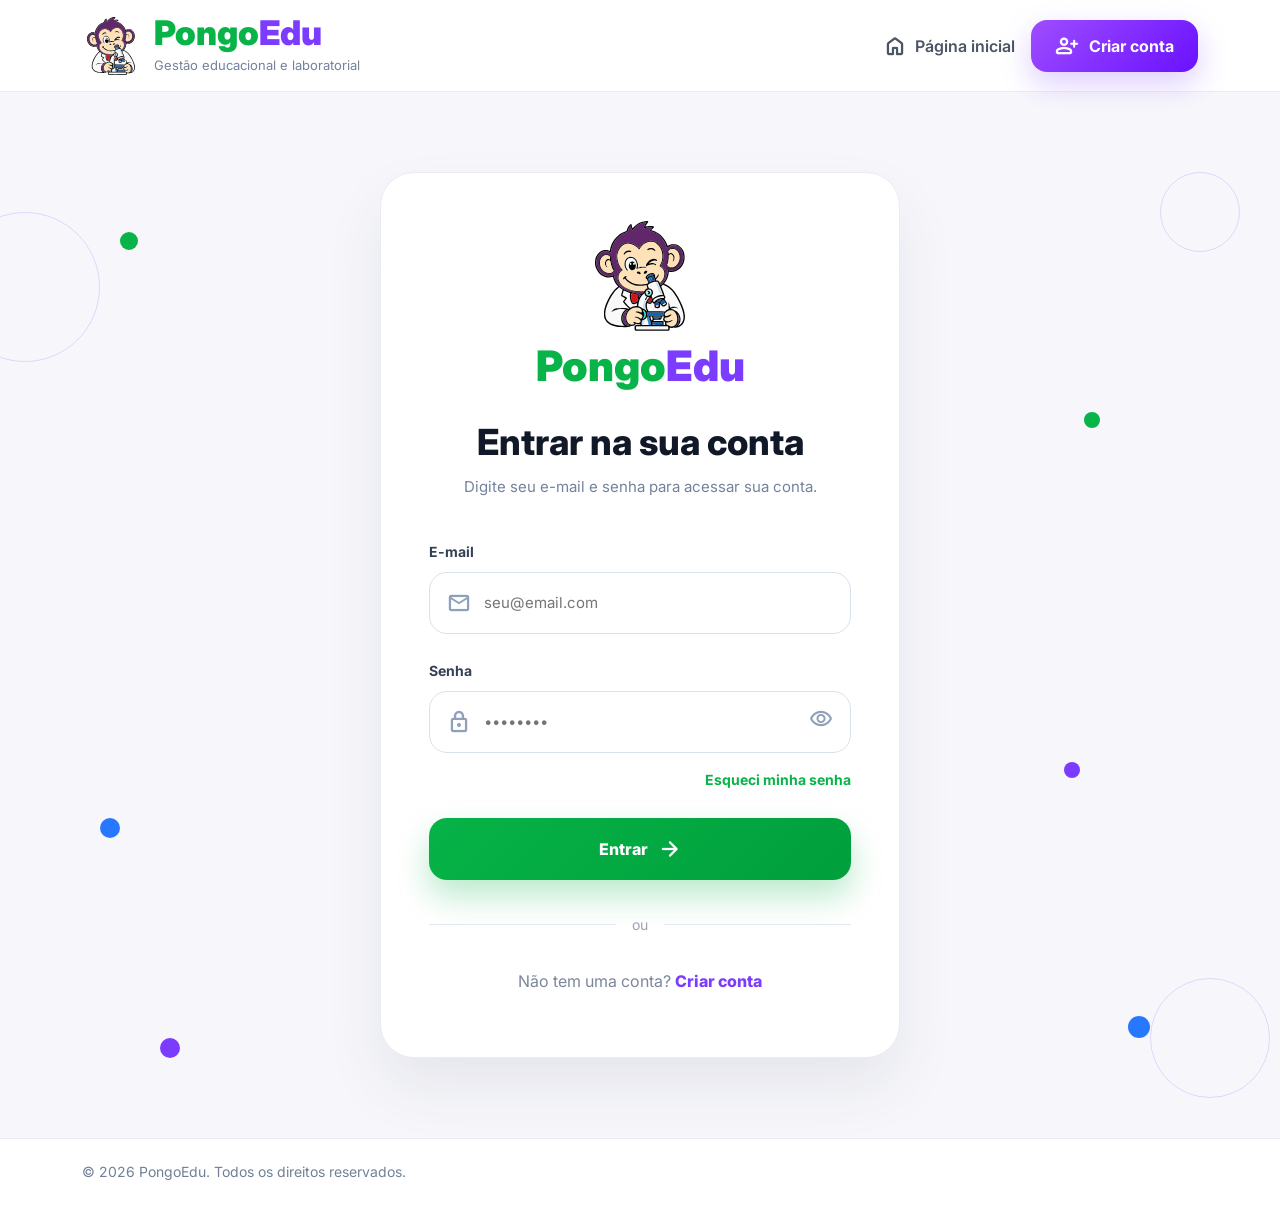
==== Pages/app.html @ 9c0cf853 "Add files via upload" ====
<!DOCTYPE html>
<html lang="pt-BR">
<head>
  <meta charset="UTF-8" />
  <meta name="viewport" content="width=device-width, initial-scale=1.0" />

  <title>PongoEdu App</title>

  <link rel="preconnect" href="https://fonts.googleapis.com">
  <link rel="preconnect" href="https://fonts.gstatic.com" crossorigin>

  <link
    href="https://fonts.googleapis.com/css2?family=Inter:wght@400;500;600;700;800;900&display=swap"
    rel="stylesheet"
  >

  <link
    href="https://fonts.googleapis.com/css2?family=Material+Symbols+Rounded"
    rel="stylesheet"
  >

  <link rel="stylesheet" href="../Styles/app.css">
</head>

<body>

  <div class="app-layout">

    <!-- SIDEBAR -->
    <aside class="sidebar">

      <div class="sidebar-top">

        <a href="#" class="brand">

          <img
            src="../Assets/Imagens/Pongo.svg"
            alt="PongoEdu"
            class="brand-logo"
          >

          <div>

            <strong class="brand-title">
              <span>Pongo</span>Edu
            </strong>

            <small id="user-role">
              Carregando...
            </small>

          </div>

        </a>

      </div>

      <!-- MENU -->
      <nav
        class="sidebar-menu"
        id="sidebar-menu"
      ></nav>

      <!-- FOOTER -->
      <div class="sidebar-footer">

        <button
          class="sidebar-action"
          id="toggle-sidebar"
        >
          <span class="material-symbols-rounded">
            keyboard_tab_rtl
          </span>

          Recolher menu
        </button>

        <button
          class="sidebar-action sidebar-expand-btn"
          id="expand-sidebar"
        >
          <span class="material-symbols-rounded">
            keyboard_tab
          </span>
        </button>

      </div>

    </aside>

    <!-- CONTENT -->
    <div class="content-wrapper">

      <!-- TOPBAR -->
      <header class="topbar">

        <div class="topbar-left">

          <button
            class="mobile-menu-button"
            id="mobile-menu-button"
          >
            <span class="material-symbols-rounded">
              menu
            </span>
          </button>

        </div>

        <div class="topbar-right">

          <!-- NOTIFICATION -->
          <div class="user-dropdown-wrapper">

            <button class="notification-button" id="notificationButton">
              <span class="material-symbols-rounded">
                notifications
              </span>
            </button>

            <div class="user-dropdown notification-dropdown" id="notificationDropdown">
              <div class="dropdown-user-info">
                <strong>Notificações</strong>
              </div>
              <div class="notification-empty">
                <span class="material-symbols-rounded">notifications_off</span>
                <p>Nenhuma notificação por aqui.</p>
              </div>
            </div>

          </div>

          <!-- USER -->
          <div class="user-dropdown-wrapper">

            <button class="user-profile" id="userDropdownButton">

              <div id="user-avatar" class="avatar-circle"></div>

              <div class="user-info">

                <strong id="user-name">
                  Usuário
                </strong>

                <small id="user-profile-type">
                  Perfil
                </small>

              </div>

              <span class="material-symbols-rounded" id="user-dropdown-arrow">
                expand_more
              </span>

            </button>

            <div class="user-dropdown" id="userDropdown">

              <div class="dropdown-user-info">
                <strong id="dropdown-user-name">Usuário</strong>
                <small id="dropdown-user-role">Perfil</small>
              </div>

              <button class="dropdown-item" id="goto-perfil-btn">
                <span class="material-symbols-rounded">person</span>
                Meu Perfil
              </button>

              <button class="dropdown-item logout" id="logout-button">
                <span class="material-symbols-rounded">logout</span>
                Sair
              </button>

            </div>

          </div>

        </div>

      </header>

      <!-- MAIN -->
      <main
        class="main-content"
        id="main-content"
      >
        <!-- Conteúdo carregado dinamicamente -->
      </main>

    </div>

  </div>

  <!-- OVERLAY MOBILE -->
  <div
    class="sidebar-overlay"
    id="sidebar-overlay"
  ></div>

  <script src="../Scripts/app.js"></script>

</body>
</html>
---- Styles/app.css ----
:root {
  --green: #08b44f;
  --purple: #7c3cff;
  --blue: #2878ff;
  --orange: #ff7a1a;
  --red: #ff304f;
  --dark: #101828;
  --muted: #667085;
  --border: #e4e9f3;
  --bg: #f8f9ff;
  --card: #ffffff;
  --sidebar-width: 248px;
  --sidebar-collapsed-width: 88px;
}

* {
  box-sizing: border-box;
}

body {
  margin: 0;
  font-family: Inter, sans-serif;
  color: var(--dark);
  background: var(--bg);
}

.material-symbols-rounded {
  font-variation-settings: "FILL" 0, "wght" 600, "GRAD" 0, "opsz" 24;
}

.app-layout {
  min-height: 100vh;
  display: flex;
}

.sidebar {
  width: var(--sidebar-width);
  background: #fff;
  border-right: 1px solid var(--border);
  padding: 24px 14px;
  position: fixed;
  inset: 0 auto 0 0;
  z-index: 20;
  display: flex;
  flex-direction: column;
  transition: width .25s ease;
}

.brand {
  display: flex;
  align-items: center;
  gap: 12px;
  text-decoration: none;
  padding: 0 8px 24px;
  border-bottom: 1px solid var(--border);
}

.brand-logo {
  width: 58px;
  height: 58px;
}

.brand-title {
  color: var(--purple);
  font-size: 18px;
  font-weight: 900;
}

.brand-title span {
  color: var(--green);
}

.brand small {
  display: block;
  margin-top: 4px;
  color: var(--muted);
  font-size: 13px;
}

.sidebar-menu {
  padding-top: 14px;
  flex: 1;
}

.menu-item,
.menu-title,
.submenu-item {
  width: 100%;
  border: 0;
  background: transparent;
  color: var(--dark);
  text-decoration: none;
  display: flex;
  align-items: center;
  gap: 12px;
  min-height: 44px;
  padding: 11px 14px;
  border-radius: 16px;
  font-size: 14px;
  font-weight: 700;
  cursor: pointer;
}

.menu-item.active,
.submenu-item.active {
  background: linear-gradient(135deg, #10bb55, #049e42);
  color: #fff;
  box-shadow: 0 12px 24px rgba(8, 180, 79, .22);
}

.menu-title:hover,
.submenu-item:hover {
  background: #f4f7fb;
}

.menu-group .arrow {
  margin-left: auto;
  font-size: 20px;
  transition: transform .2s;
}

.menu-group.open .arrow {
  transform: rotate(180deg);
}

.submenu {
  display: none;
  padding: 4px 0 8px;
}

.menu-group.open .submenu {
  display: block;
}

.submenu-item {
  color: #7b8aa5;
  padding-left: 42px;
  font-weight: 600;
}

.sidebar-footer {
  border-top: 1px solid var(--border);
  padding-top: 14px;
}

.sidebar-action {
  width: 100%;
  border: 0;
  background: transparent;
  color: var(--dark);
  display: flex;
  align-items: center;
  gap: 10px;
  min-height: 42px;
  padding: 10px 12px;
  border-radius: 14px;
  font-weight: 700;
  cursor: pointer;
}

.sidebar-action:hover {
  background: #f4f7fb;
}

.sidebar-action.logout {
  color: var(--red);
}

.content-wrapper {
  margin-left: var(--sidebar-width);
  width: calc(100% - var(--sidebar-width));
  min-height: 100vh;
  background:
    radial-gradient(circle at 2% 5%, #f0eaff 0, transparent 15%),
    radial-gradient(circle at 100% 96%, #efe9ff 0, transparent 13%),
    #f8f9ff;
  transition: margin-left .25s ease, width .25s ease;
}

.topbar {
  height: 82px;
  background: rgba(255, 255, 255, .82);
  backdrop-filter: blur(16px);
  border-bottom: 1px solid var(--border);
  padding: 0 34px;
  display: flex;
  justify-content: space-between;
  align-items: center;
  position: sticky;
  top: 0;
  z-index: 10;
}

.mobile-menu-button {
  display: none;
  border: 0;
  background: #fff;
  width: 44px;
  height: 44px;
  border-radius: 14px;
  color: var(--dark);
}

.topbar-right {
  display: flex;
  align-items: center;
  gap: 18px;
}

.notification-button {
  border: 0;
  background: transparent;
  color: #344054;
  position: relative;
  cursor: pointer;
}

.notification-badge {
  position: absolute;
  top: -8px;
  right: -8px;
  background: var(--red);
  color: #fff;
  width: 20px;
  height: 20px;
  border-radius: 50%;
  display: grid;
  place-items: center;
  font-size: 11px;
  font-weight: 900;
}

.user-profile {
  border: 0;
  background: transparent;
  display: flex;
  align-items: center;
  gap: 10px;
  cursor: pointer;
}

.user-profile img {
  width: 46px;
  height: 46px;
  border-radius: 50%;
}

.avatar-circle {
  width: 46px;
  height: 46px;
  border-radius: 50%;
  background: linear-gradient(135deg, #ede8ff, #d1e8ff);
  display: flex;
  align-items: center;
  justify-content: center;
  font-size: 22px;
  flex-shrink: 0;
  user-select: none;
}

.user-info {
  text-align: left;
}

.user-info strong {
  display: block;
  font-size: 14px;
}

.user-info small {
  color: var(--muted);
  font-size: 12px;
}

.main-content {
  padding: 34px 44px 50px;
}

.hero-card,
.card {
  background: rgba(255, 255, 255, .96);
  border: 1px solid var(--border);
  border-radius: 28px;
  box-shadow: 0 18px 45px rgba(28, 39, 76, .06);
}

.hero-card {
  padding: 30px 36px;
  display: grid;
  grid-template-columns: minmax(0, 1fr) 360px;
  gap: 28px;
  align-items: center;
  margin-bottom: 24px;
}

.hero-image-wrap {
  display: flex;
  align-items: center;
  justify-content: center;
}

.hero-image {
  width: 100%;
  max-width: 340px;
  object-fit: contain;
}

.badge-soft {
  display: inline-flex;
  align-items: center;
  gap: 8px;
  background: #efe7ff;
  color: var(--purple);
  padding: 9px 18px;
  border-radius: 999px;
  font-size: 13px;
  font-weight: 900;
}

.hero-card h1 {
  margin: 28px 0 20px;
  font-size: 34px;
  font-weight: 900;
  letter-spacing: -.8px;
}

.hero-card p {
  color: var(--muted);
  font-size: 17px;
  line-height: 1.7;
  max-width: 620px;
}

.action-row {
  display: flex;
  gap: 18px;
  margin-top: 34px;
  flex-wrap: wrap;
}

.btn-green,
.btn-outline-purple {
  border-radius: 16px;
  height: 56px;
  padding: 0 28px;
  display: inline-flex;
  align-items: center;
  justify-content: center;
  gap: 10px;
  font-weight: 900;
  cursor: pointer;
  text-decoration: none;
}

.btn-green {
  border: 0;
  background: linear-gradient(135deg, #11bb58, #03a446);
  color: #fff;
  box-shadow: 0 14px 26px rgba(8, 180, 79, .24);
}

.btn-outline-purple {
  background: #fff;
  color: var(--purple);
  border: 1px solid #cbb8ff;
}

.stock-health {
  background: #f9f7ff;
  border: 1px solid #ded2ff;
  border-radius: 24px;
  padding: 24px;
}

.stock-health-header {
  display: flex;
  justify-content: space-between;
  align-items: center;
}

.stock-health small {
  color: var(--muted);
  font-weight: 700;
}

.stock-health h3 {
  margin: 4px 0 0;
  font-size: 22px;
}

.stock-icon {
  width: 58px;
  height: 58px;
  border-radius: 18px;
  background: #e7dcff;
  color: var(--purple);
  display: grid;
  place-items: center;
}

.health-row {
  margin-top: 22px;
}

.health-row div:first-child {
  display: flex;
  justify-content: space-between;
  font-weight: 800;
  font-size: 13px;
}

.progress {
  height: 9px;
  border-radius: 999px;
  background: #dce2ee;
  margin-top: 9px;
  overflow: hidden;
}

.progress span {
  display: block;
  height: 100%;
  border-radius: inherit;
}

.main-grid {
  display: grid;
  grid-template-columns: minmax(0, 1fr) 370px;
  gap: 22px;
}

.card {
  padding: 24px;
  margin-bottom: 22px;
}

.card-header-line {
  display: flex;
  justify-content: space-between;
  align-items: center;
  gap: 14px;
  margin-bottom: 22px;
}

.card-title {
  display: flex;
  align-items: center;
  gap: 10px;
  font-size: 20px;
  font-weight: 900;
}

.card-link {
  color: var(--purple);
  font-weight: 900;
  text-decoration: none;
  display: inline-flex;
  align-items: center;
  gap: 6px;
}

.quick-grid {
  display: grid;
  grid-template-columns: repeat(3, 1fr);
  gap: 14px;
}

.quick-card {
  border: 1px solid var(--border);
  border-radius: 18px;
  padding: 24px;
  min-height: 150px;
  background: #fff;
  cursor: pointer;
}

.quick-card:hover {
  transform: translateY(-2px);
  box-shadow: 0 14px 32px rgba(28, 39, 76, .08);
}

.icon-box,
.icon-chip {
  width: 52px;
  height: 52px;
  border-radius: 15px;
  display: grid;
  place-items: center;
  flex: 0 0 auto;
}

.icon-chip {
  width: 34px;
  height: 34px;
  border-radius: 11px;
}

.green,
.green-soft {
  color: var(--green);
}

.purple,
.purple-soft {
  color: var(--purple);
}

.blue,
.blue-soft {
  color: var(--blue);
}

.orange,
.orange-soft {
  color: var(--orange);
}

.green-soft {
  background: #dfffee;
}

.purple-soft {
  background: #eee6ff;
}

.blue-soft {
  background: #e5f0ff;
}

.orange-soft {
  background: #fff0e6;
}

.quick-card h3 {
  margin: 0 0 10px;
  font-size: 20px;
}

.quick-card p {
  margin: 0;
  color: var(--muted);
  font-size: 14px;
}

.search-row {
  display: flex;
  gap: 14px;
  margin-bottom: 16px;
}

.search-box {
  flex: 1;
  height: 48px;
  border: 1px solid var(--border);
  border-radius: 14px;
  display: flex;
  align-items: center;
  gap: 10px;
  padding: 0 16px;
  color: #8a98ad;
}

.search-box input {
  border: 0;
  outline: none;
  width: 100%;
  font-family: inherit;
  color: var(--dark);
  background: transparent;
}

.export-btn {
  height: 48px;
  border-radius: 14px;
  border: 1px solid #8be4ad;
  background: #fff;
  color: var(--green);
  font-weight: 900;
  padding: 0 20px;
  display: inline-flex;
  align-items: center;
  gap: 8px;
}

.table-wrap {
  border: 1px solid var(--border);
  border-radius: 18px;
  overflow: auto;
}

table {
  width: 100%;
  border-collapse: collapse;
  font-size: 14px;
  min-width: 720px;
}

thead {
  background: #f8fafc;
  color: #667085;
}

th,
td {
  text-align: left;
  padding: 16px;
  border-bottom: 1px solid var(--border);
  vertical-align: middle;
}

tbody tr:last-child td {
  border-bottom: 0;
}

.user-cell {
  display: flex;
  align-items: center;
  gap: 12px;
  font-weight: 800;
}

.initials {
  width: 34px;
  height: 34px;
  border-radius: 50%;
  display: grid;
  place-items: center;
  font-size: 12px;
  font-weight: 900;
}

.status {
  display: inline-flex;
  padding: 6px 12px;
  border-radius: 999px;
  font-size: 12px;
  font-weight: 900;
}

.status-orange {
  background: #fff0e5;
  color: var(--orange);
}

.status-blue {
  background: #e5f0ff;
  color: var(--blue);
}

.status-green {
  background: #e6fff0;
  color: var(--green);
}

.status-gray {
  background: #eef2f6;
  color: #667085;
}

.see-all {
  margin-top: 18px;
  text-align: center;
}

.see-all a {
  color: var(--purple);
  font-weight: 900;
  text-decoration: none;
  display: inline-flex;
  align-items: center;
  gap: 6px;
}

.summary-live-dot {
  width: 10px;
  height: 10px;
  border-radius: 50%;
  background: var(--purple);
  flex-shrink: 0;
}

.summary-list {
  display: flex;
  flex-direction: column;
  margin-bottom: 16px;
}

.summary-row {
  display: flex;
  align-items: center;
  gap: 14px;
  padding: 14px 0;
  border-bottom: 1px solid var(--border);
}

.summary-row:last-child {
  border-bottom: none;
}

.summary-row-text {
  display: flex;
  flex-direction: column;
  gap: 3px;
}

.summary-row-text span {
  font-size: 14px;
  font-weight: 600;
  color: var(--dark);
}

.summary-row-text small {
  font-size: 12px;
  color: var(--muted);
  font-weight: 500;
}

.summary-row-value {
  margin-left: auto;
  font-size: 22px;
  font-weight: 800;
  color: var(--dark);
}

.full-width {
  width: 100%;
}

.activity-item {
  display: flex;
  align-items: center;
  gap: 14px;
  padding: 14px 0;
  border-bottom: 1px solid var(--border);
}

.activity-item:last-child {
  border-bottom: 0;
}

.activity-text {
  flex: 1;
}

.activity-text strong {
  display: block;
  font-size: 13px;
}

.activity-text small {
  color: var(--muted);
}

.activity-arrow {
  color: #98a2b3;
}

.placeholder-page {
  min-height: 70vh;
  display: grid;
  place-items: center;
}

.placeholder-card {
  max-width: 520px;
  text-align: center;
}

.placeholder-icon {
  font-size: 44px;
  color: var(--purple);
}

.sidebar-overlay {
  display: none;
}

.sidebar-collapsed .sidebar {
  width: var(--sidebar-collapsed-width);
}

.sidebar-collapsed .content-wrapper {
  margin-left: var(--sidebar-collapsed-width);
  width: calc(100% - var(--sidebar-collapsed-width));
}

.sidebar-collapsed .brand div,
.sidebar-collapsed .menu-text,
.sidebar-collapsed .menu-group .arrow,
.sidebar-collapsed .sidebar-action {
  overflow: hidden;
}

.sidebar-collapsed .brand div,
.sidebar-collapsed .menu-text,
.sidebar-collapsed .menu-group .arrow {
  display: none;
}

.sidebar-collapsed .menu-item,
.sidebar-collapsed .menu-title,
.sidebar-collapsed .sidebar-action {
  justify-content: center;
  padding-inline: 0;
}

.sidebar-expand-btn {
  display: none;
}

.sidebar-collapsed #toggle-sidebar {
  display: none;
}

.sidebar-collapsed .sidebar-expand-btn {
  display: flex;
}

.sidebar-collapsed .submenu {
  display: none !important;
}

@media (max-width: 1180px) {
  .hero-card,
  .main-grid {
    grid-template-columns: 1fr;
  }

  .quick-grid {
    grid-template-columns: 1fr;
  }
}

@media (max-width: 760px) {
  .sidebar {
    transform: translateX(-100%);
    transition: transform .25s ease;
  }

  .sidebar-mobile-open .sidebar {
    transform: translateX(0);
  }

  .sidebar-mobile-open .sidebar-overlay {
    display: block;
    position: fixed;
    inset: 0;
    background: rgba(16, 24, 40, .35);
    z-index: 15;
  }

  .content-wrapper {
    margin-left: 0;
    width: 100%;
  }

  .mobile-menu-button {
    display: grid;
    place-items: center;
  }

  .main-content {
    padding: 24px 16px;
  }

  .topbar {
    padding: 0 18px;
  }

  .user-info {
    display: none;
  }

  .hero-card,
  .card {
    border-radius: 22px;
  }

  .hero-card {
    padding: 24px;
  }

  .search-row {
    flex-direction: column;
  }
}

.user-dropdown-wrapper {
  position: relative;
}

.user-dropdown {
  position: absolute;
  top: calc(100% + 8px);
  right: 0;
  width: 260px;
  background: #fff;
  border: 1px solid var(--border);
  border-radius: 20px;
  box-shadow: 0 20px 40px rgba(16, 24, 40, .12);
  padding: 14px;
  display: none;
  z-index: 50;
}

.user-dropdown.open {
  display: block;
}

.dropdown-user-info {
  padding: 6px 6px 16px;
  border-bottom: 1px solid var(--border);
  margin-bottom: 10px;
}

.dropdown-user-info strong {
  display: block;
  font-size: 24px;
  font-weight: 800;
}

.dropdown-user-info small {
  color: var(--muted);
  font-size: 14px;
}

.dropdown-item {
  width: 100%;
  border: 0;
  background: transparent;
  min-height: 48px;
  display: flex;
  align-items: center;
  gap: 12px;
  border-radius: 14px;
  padding: 0 12px;
  font-size: 16px;
  font-weight: 600;
  cursor: pointer;
}

.dropdown-item:hover {
  background: #f4f7fb;
}

.dropdown-item.logout {
  color: #ff304f;
}

.notification-dropdown {
  width: 300px;
}

.notification-empty {
  display: flex;
  flex-direction: column;
  align-items: center;
  gap: 8px;
  padding: 24px 12px;
  color: var(--muted);
  text-align: center;
}

.notification-empty .material-symbols-rounded {
  font-size: 36px;
  opacity: .4;
}

.notification-empty p {
  margin: 0;
  font-size: 14px;
}

/* ===== Produtos Page ===== */

.page-toolbar {
  display: flex;
  align-items: center;
  gap: 10px;
  margin-bottom: 20px;
  flex-wrap: wrap;
}

.page-search {
  flex: 1;
  min-width: 220px;
  display: flex;
  align-items: center;
  gap: 10px;
  background: #fff;
  border: 1px solid var(--border);
  border-radius: 14px;
  padding: 0 18px;
  height: 48px;
  cursor: text;
}

.page-search input {
  flex: 1;
  border: none;
  outline: none;
  font-size: 14px;
  color: var(--dark);
  background: transparent;
  font-family: Inter, sans-serif;
}

.page-search input::placeholder {
  color: var(--muted);
}

.page-search > .material-symbols-rounded {
  color: var(--muted);
  font-size: 20px;
  flex-shrink: 0;
}

.filter-btn {
  display: flex;
  align-items: center;
  gap: 7px;
  height: 48px;
  padding: 0 16px;
  background: #fff;
  border: 1px solid var(--border);
  border-radius: 14px;
  font-size: 13px;
  font-weight: 600;
  color: var(--dark);
  cursor: pointer;
  white-space: nowrap;
  font-family: Inter, sans-serif;
}

.filter-btn .material-symbols-rounded {
  font-size: 18px;
  color: var(--muted);
}

.filter-btn.active-filter {
  border-color: var(--purple);
  color: var(--purple);
  background: #f5f0ff;
}

.filter-btn.active-filter .material-symbols-rounded {
  color: var(--purple);
}

.export-btn-outline {
  display: flex;
  align-items: center;
  gap: 7px;
  height: 48px;
  padding: 0 18px;
  background: #fff;
  border: 1px solid #b3f0d1;
  border-radius: 14px;
  font-size: 13px;
  font-weight: 600;
  color: var(--green);
  cursor: pointer;
  white-space: nowrap;
  font-family: Inter, sans-serif;
}

.export-btn-outline .material-symbols-rounded {
  font-size: 18px;
}

.new-item-btn {
  display: flex;
  align-items: center;
  gap: 7px;
  height: 48px;
  padding: 0 20px;
  background: var(--green);
  border: none;
  border-radius: 14px;
  font-size: 13px;
  font-weight: 700;
  color: #fff;
  cursor: pointer;
  white-space: nowrap;
  font-family: Inter, sans-serif;
  transition: background .15s;
}

.new-item-btn:hover {
  background: #07a347;
}

.new-item-btn .material-symbols-rounded {
  font-size: 18px;
}

/* Filter dropdown */
.filter-dropdown-wrap {
  position: relative;
}

.filter-dropdown-menu {
  position: absolute;
  top: calc(100% + 6px);
  left: 0;
  background: #fff;
  border: 1px solid var(--border);
  border-radius: 14px;
  box-shadow: 0 8px 24px rgba(17, 24, 39, .1);
  padding: 6px;
  min-width: 170px;
  z-index: 200;
  display: none;
}

.filter-dropdown-menu.open {
  display: block;
}

.filter-option {
  display: flex;
  align-items: center;
  gap: 10px;
  padding: 9px 12px;
  border-radius: 10px;
  font-size: 13px;
  cursor: pointer;
  color: var(--dark);
  font-weight: 500;
  transition: background .12s;
}

.filter-option:hover {
  background: #f5f0ff;
}

.filter-option.active {
  color: var(--purple);
  font-weight: 700;
  background: #f0eaff;
}

/* List card */
.list-card {
  background: #fff;
  border: 1px solid var(--border);
  border-radius: 18px;
}

.list-card-header {
  display: flex;
  align-items: center;
  justify-content: space-between;
  padding: 20px 24px 16px;
  border-bottom: 1px solid var(--border);
}

.list-card-title {
  font-size: 17px;
  font-weight: 700;
  color: var(--dark);
}

.result-badge {
  background: #ede8ff;
  color: var(--purple);
  font-size: 12px;
  font-weight: 700;
  padding: 5px 14px;
  border-radius: 20px;
}

.list-card-inner {
  padding: 16px;
}

/* Produtos table — usa os estilos globais de table/thead/th/td */
.produtos-table th {
  text-transform: uppercase;
  font-size: 11px;
  letter-spacing: 0.5px;
}

.produtos-table th:first-child,
.produtos-table td:first-child {
  padding-left: 20px;
}

.produtos-table th:last-child,
.produtos-table td:last-child {
  padding-right: 20px;
}

.produto-cell {
  display: flex;
  align-items: center;
  gap: 12px;
  font-weight: 500;
}

.produto-icon {
  width: 34px;
  height: 34px;
  background: #ede8ff;
  border-radius: 10px;
  display: flex;
  align-items: center;
  justify-content: center;
  flex-shrink: 0;
}

.produto-icon .material-symbols-rounded {
  font-size: 17px;
  color: var(--purple);
}

.prod-codigo {
  font-size: 12px;
  font-weight: 700;
  color: var(--muted);
  margin-right: 6px;
}

.localizacao-cell {
  display: flex;
  align-items: center;
  gap: 5px;
  color: var(--muted);
}

.localizacao-cell .material-symbols-rounded {
  font-size: 15px;
}

.status-pill {
  display: inline-flex;
  align-items: center;
  padding: 4px 13px;
  border-radius: 20px;
  font-size: 12px;
  font-weight: 700;
}

.status-pill.normal {
  background: #d1fadf;
  color: #027a48;
}

.status-pill.estoque-baixo {
  background: #fff3d6;
  color: #b45309;
}

.status-pill.vencido {
  background: #ffe4e4;
  color: #c0392b;
}

.action-cell {
  display: flex;
  align-items: center;
  gap: 4px;
}

.action-icon-btn {
  width: 32px;
  height: 32px;
  background: transparent;
  border: none;
  border-radius: 8px;
  display: flex;
  align-items: center;
  justify-content: center;
  cursor: pointer;
  transition: background .15s;
  color: var(--muted);
}

.action-icon-btn:hover {
  background: #f0f3fa;
  color: var(--dark);
}

.action-icon-btn.delete {
  color: #e04040;
}

.action-icon-btn.delete:hover {
  background: #fff0f0;
}

.action-icon-btn .material-symbols-rounded {
  font-size: 17px;
}

.table-empty-row td {
  text-align: center;
  padding: 48px 16px;
  color: var(--muted);
  font-size: 14px;
}

/* Modal */
.modal-overlay {
  position: fixed;
  inset: 0;
  background: rgba(17, 24, 39, .48);
  z-index: 1000;
  display: flex;
  align-items: center;
  justify-content: center;
  padding: 20px;
  opacity: 0;
  pointer-events: none;
  transition: opacity .2s;
}

.modal-overlay.open {
  opacity: 1;
  pointer-events: auto;
}

.modal-card {
  background: #fff;
  border-radius: 20px;
  width: 100%;
  max-width: 520px;
  box-shadow: 0 24px 60px rgba(17, 24, 39, .18);
  transform: translateY(14px);
  transition: transform .2s;
}

.modal-overlay.open .modal-card {
  transform: translateY(0);
}

.modal-header {
  display: flex;
  align-items: center;
  justify-content: space-between;
  padding: 20px 24px 16px;
  border-bottom: 1px solid var(--border);
}

.modal-title {
  font-size: 16px;
  font-weight: 700;
  color: var(--dark);
}

.modal-close {
  width: 32px;
  height: 32px;
  background: #f3f4f6;
  border: none;
  border-radius: 9px;
  cursor: pointer;
  display: flex;
  align-items: center;
  justify-content: center;
  color: var(--muted);
  transition: background .15s;
}

.modal-close:hover {
  background: #e8edf5;
}

.modal-close .material-symbols-rounded {
  font-size: 18px;
}

.modal-body {
  padding: 22px 24px;
  display: flex;
  flex-direction: column;
  gap: 16px;
}

.modal-field label {
  display: block;
  font-size: 11px;
  font-weight: 800;
  color: #344054;
  margin-bottom: 7px;
  text-transform: uppercase;
  letter-spacing: 0.5px;
}

.modal-field input,
.modal-field select {
  width: 100%;
  height: 46px;
  border: 1px solid #dce4f2;
  border-radius: 12px;
  padding: 0 14px;
  font-size: 14px;
  color: var(--dark);
  outline: none;
  transition: border-color .2s, box-shadow .2s;
  background: #fff;
  appearance: none;
  font-family: Inter, sans-serif;
}

.modal-field select {
  background-image: url("data:image/svg+xml,%3Csvg xmlns='http://www.w3.org/2000/svg' width='16' height='16' viewBox='0 0 24 24' fill='none' stroke='%2367768d' stroke-width='2'%3E%3Cpath d='M6 9l6 6 6-6'/%3E%3C/svg%3E");
  background-repeat: no-repeat;
  background-position: right 12px center;
  padding-right: 36px;
}

.modal-field input:focus,
.modal-field select:focus {
  border-color: var(--purple);
  box-shadow: 0 0 0 3px rgba(124, 60, 255, .08);
}

.modal-field input::placeholder,
.modal-field textarea::placeholder {
  color: #9aacc5;
}

.modal-field textarea {
  width: 100%;
  border: 1px solid #dce4f2;
  border-radius: 12px;
  padding: 10px 14px;
  font-size: 14px;
  color: var(--dark);
  outline: none;
  resize: vertical;
  font-family: Inter, sans-serif;
  transition: border-color .2s, box-shadow .2s;
  background: #fff;
  min-height: 80px;
}

.modal-field textarea:focus {
  border-color: var(--purple);
  box-shadow: 0 0 0 3px rgba(124, 60, 255, .08);
}

.required-star {
  color: #e53935;
  font-weight: 700;
}

.field-error {
  border-color: #e53935 !important;
  box-shadow: 0 0 0 3px rgba(229, 57, 53, .10) !important;
}

.modal-row {
  display: grid;
  grid-template-columns: 1fr 1fr;
  gap: 14px;
}

.modal-footer {
  display: flex;
  align-items: center;
  justify-content: flex-end;
  gap: 10px;
  padding: 16px 24px 20px;
  border-top: 1px solid var(--border);
}

.btn-modal-cancel {
  height: 42px;
  padding: 0 20px;
  background: transparent;
  border: 1px solid var(--border);
  border-radius: 11px;
  font-size: 13px;
  font-weight: 600;
  color: var(--muted);
  cursor: pointer;
  font-family: Inter, sans-serif;
  transition: background .15s;
}

.btn-modal-cancel:hover {
  background: #f5f7fa;
}

.btn-modal-save {
  height: 42px;
  padding: 0 22px;
  background: var(--purple);
  border: none;
  border-radius: 11px;
  font-size: 13px;
  font-weight: 700;
  color: #fff;
  cursor: pointer;
  display: flex;
  align-items: center;
  gap: 7px;
  font-family: Inter, sans-serif;
  transition: background .15s;
}

.btn-modal-save:hover {
  background: #6b18e8;
}

.btn-modal-save .material-symbols-rounded {
  font-size: 17px;
}

/* Status pill — muted variant (Não permite empréstimo) */
.status-pill.muted {
  background: #f0f3fa;
  color: var(--muted);
}

/* Toggle switch */
.toggle {
  display: flex;
  align-items: center;
  gap: 14px;
  cursor: pointer;
  user-select: none;
  padding: 10px 0;
}

/* Sobrescreve os estilos de label do modal-field para o toggle */
.modal-field .toggle {
  display: flex;
  font-size: 13px;
  font-weight: 500;
  text-transform: none;
  letter-spacing: normal;
  color: var(--dark);
  margin-bottom: 0;
}

.toggle input[type="checkbox"] {
  display: none;
}

.toggle-track {
  width: 44px;
  height: 24px;
  background: #dce4f2;
  border-radius: 12px;
  position: relative;
  flex-shrink: 0;
  transition: background .2s;
}

.toggle input:checked ~ .toggle-track {
  background: var(--green);
}

.toggle-thumb {
  width: 18px;
  height: 18px;
  background: #fff;
  border-radius: 50%;
  position: absolute;
  top: 3px;
  left: 3px;
  transition: left .2s;
  box-shadow: 0 1px 3px rgba(0,0,0,.18);
}

.toggle input:checked ~ .toggle-track .toggle-thumb {
  left: 23px;
}

.toggle-label {
  font-size: 13px;
  color: var(--muted);
  font-weight: 500;
}

/* ===== Agendamentos para hoje ===== */
.agenda-list {
  display: flex;
  flex-direction: column;
}

.agenda-item {
  display: flex;
  align-items: center;
  gap: 14px;
  padding: 14px 0;
  border-bottom: 1px solid var(--border);
}

.agenda-item:last-child {
  border-bottom: none;
}

.agenda-time {
  display: flex;
  flex-direction: column;
  gap: 3px;
  min-width: 42px;
  flex-shrink: 0;
  font-size: 12px;
  font-weight: 700;
  color: var(--muted);
  line-height: 1.3;
}

.agenda-body {
  flex: 1;
  display: flex;
  flex-direction: column;
  gap: 3px;
  min-width: 0;
}

.agenda-titulo {
  font-size: 13px;
  font-weight: 700;
  color: var(--dark);
  white-space: nowrap;
  overflow: hidden;
  text-overflow: ellipsis;
}

.agenda-info {
  font-size: 12px;
  color: var(--muted);
}

.agenda-status {
  display: inline-flex;
  padding: 4px 11px;
  border-radius: 20px;
  font-size: 11px;
  font-weight: 700;
  white-space: nowrap;
  flex-shrink: 0;
}

.agenda-status.confirmado {
  background: #d1fadf;
  color: #027a48;
}

.agenda-status.em-preparacao {
  background: #fff3d6;
  color: #b45309;
}

/* ===== Práticas preparadas ===== */
.praticas-list {
  display: flex;
  flex-direction: column;
}

.pratica-item {
  display: flex;
  align-items: center;
  gap: 12px;
  padding: 13px 0;
  border-bottom: 1px solid var(--border);
}

.pratica-item:last-child {
  border-bottom: none;
}

.pratica-icon {
  width: 32px;
  height: 32px;
  border-radius: 50%;
  display: flex;
  align-items: center;
  justify-content: center;
  flex-shrink: 0;
}

.pratica-icon.preparada {
  background: #d1fadf;
  color: #027a48;
}

.pratica-icon.pendente {
  background: #fff3d6;
  color: #b45309;
}

.pratica-icon .material-symbols-rounded {
  font-size: 17px;
}

.pratica-body {
  flex: 1;
  display: flex;
  flex-direction: column;
  gap: 3px;
  min-width: 0;
}

.pratica-titulo {
  font-size: 13px;
  font-weight: 700;
  color: var(--dark);
}

.pratica-desc {
  font-size: 12px;
  color: var(--muted);
  white-space: nowrap;
  overflow: hidden;
  text-overflow: ellipsis;
}

.pratica-meta {
  display: flex;
  flex-direction: column;
  align-items: flex-end;
  gap: 2px;
  flex-shrink: 0;
}

.pratica-status {
  font-size: 12px;
  font-weight: 700;
}

.pratica-status.preparada {
  color: var(--green);
}

.pratica-status.pendente {
  color: var(--orange);
}

.pratica-tempo {
  font-size: 11px;
  color: var(--muted);
}

/* ===== Meus Agendamentos ===== */

.agend-page {
  display: flex;
  flex-direction: column;
  gap: 16px;
}

.page-section-title {
  font-size: 22px;
  font-weight: 800;
  margin: 0;
}

.page-section-sub {
  margin: 4px 0 0;
  font-size: 14px;
  color: var(--muted);
}

.cal-card {
  background: #fff;
  border: 1px solid var(--border);
  border-radius: 18px;
  overflow: hidden;
}

.cal-toolbar {
  display: flex;
  align-items: center;
  justify-content: space-between;
  padding: 18px 24px;
  border-bottom: 1px solid var(--border);
  gap: 12px;
}

.cal-nav-group {
  display: flex;
  align-items: center;
  gap: 8px;
}

.cal-label {
  font-size: 15px;
  font-weight: 700;
  color: var(--dark);
  margin-right: 4px;
}

.cal-nav-btn {
  width: 30px;
  height: 30px;
  background: #f5f7fb;
  border: 1px solid var(--border);
  border-radius: 8px;
  display: flex;
  align-items: center;
  justify-content: center;
  cursor: pointer;
  color: var(--muted);
  transition: background .15s;
}

.cal-nav-btn:hover {
  background: #edf0f8;
}

.cal-nav-btn .material-symbols-rounded {
  font-size: 18px;
}

.cal-range {
  font-size: 13px;
  font-weight: 600;
  color: var(--muted);
  margin-left: 4px;
}

/* Calendar header row (day names/numbers) */
.cal-header-row {
  display: flex;
  border-bottom: 1px solid var(--border);
}

.cal-gutter {
  width: 60px;
  flex-shrink: 0;
  border-right: 1px solid var(--border);
}

.cal-day-hdr {
  flex: 1;
  display: flex;
  flex-direction: column;
  align-items: center;
  padding: 10px 0;
  border-left: 1px solid var(--border);
}

.cal-day-hdr:first-of-type {
  border-left: none;
}

.cal-day-name {
  font-size: 11px;
  font-weight: 600;
  color: var(--muted);
  text-transform: uppercase;
  letter-spacing: 0.4px;
}

.cal-day-num {
  width: 30px;
  height: 30px;
  display: flex;
  align-items: center;
  justify-content: center;
  border-radius: 50%;
  font-size: 14px;
  font-weight: 700;
  color: var(--dark);
  margin-top: 4px;
}

.cal-day-num.is-today {
  background: var(--green);
  color: #fff;
}

/* Calendar body */
.cal-body-wrap {
  overflow-y: auto;
}

.cal-body {
  display: flex;
  position: relative;
}

.cal-time-col {
  width: 60px;
  flex-shrink: 0;
  position: relative;
  border-right: 1px solid var(--border);
}

.cal-hour-label {
  position: absolute;
  right: 8px;
  font-size: 10px;
  font-weight: 600;
  color: var(--muted);
  transform: translateY(-50%);
  white-space: nowrap;
}

.cal-day-col {
  flex: 1;
  position: relative;
  border-left: 1px solid var(--border);
  background-image: repeating-linear-gradient(
    to bottom,
    var(--border) 0,
    var(--border) 1px,
    transparent 1px,
    transparent 64px
  );
}

/* Events */
.cal-event {
  position: absolute;
  left: 4px;
  right: 4px;
  border-radius: 8px;
  padding: 6px 8px;
  display: flex;
  flex-direction: column;
  gap: 1px;
  overflow: hidden;
  cursor: pointer;
  z-index: 1;
  border-left: 3px solid transparent;
}

.cal-event-green {
  background: #d1fadf;
  border-left-color: var(--green);
}

.cal-event-yellow {
  background: #fef9c3;
  border-left-color: #ca8a04;
}

.cal-event-blue {
  background: #dbeafe;
  border-left-color: var(--blue);
}

.cal-event-purple {
  background: #ede8ff;
  border-left-color: var(--purple);
}

.cal-evt-time {
  font-size: 10px;
  font-weight: 600;
  opacity: .8;
}

.cal-evt-title {
  font-size: 12px;
  font-weight: 800;
}

.cal-evt-turma {
  font-size: 11px;
  opacity: .75;
}

.cal-event-green .cal-evt-time,
.cal-event-green .cal-evt-title,
.cal-event-green .cal-evt-turma,
.cal-event-green .cal-evt-icon { color: #065f46; }

.cal-event-yellow .cal-evt-time,
.cal-event-yellow .cal-evt-title,
.cal-event-yellow .cal-evt-turma,
.cal-event-yellow .cal-evt-icon { color: #854d0e; }

.cal-event-blue .cal-evt-time,
.cal-event-blue .cal-evt-title,
.cal-event-blue .cal-evt-turma { color: #1e40af; }

.cal-event-purple .cal-evt-time,
.cal-event-purple .cal-evt-title,
.cal-event-purple .cal-evt-turma { color: #5b21b6; }

.cal-evt-hdr {
  display: flex;
  align-items: center;
  justify-content: space-between;
}

.cal-evt-icon {
  font-size: 12px;
  flex-shrink: 0;
}

/* Now line */
.cal-now-line {
  position: absolute;
  left: 60px;
  right: 0;
  height: 2px;
  background: var(--green);
  z-index: 3;
  pointer-events: none;
}

.cal-now-dot {
  position: absolute;
  left: 56px;
  width: 10px;
  height: 10px;
  background: var(--green);
  border-radius: 50%;
  transform: translateY(-5px);
  z-index: 4;
  pointer-events: none;
}

/* ===== Criar Agendamento Modal ===== */
.modal-card-wide {
  max-width: 600px;
}

.modal-row-3 {
  display: grid;
  grid-template-columns: 1fr 1fr 1fr;
  gap: 14px;
}

.time-range-wrap {
  display: flex;
  align-items: center;
  gap: 6px;
  height: 46px;
  border: 1px solid #dce4f2;
  border-radius: 12px;
  padding: 0 12px;
  background: #fff;
  transition: border-color .2s;
}

.time-range-wrap:focus-within {
  border-color: var(--purple);
  box-shadow: 0 0 0 3px rgba(124, 60, 255, .08);
}

.time-range-wrap input[type="time"] {
  border: none !important;
  height: auto !important;
  padding: 0 !important;
  box-shadow: none !important;
  border-radius: 0 !important;
  font-size: 13px;
  color: var(--dark);
  flex: 1;
  min-width: 0;
}

.time-sep {
  color: var(--muted);
  font-size: 14px;
  flex-shrink: 0;
}

/* Materiais */
.materiais-section {
  border: 1px solid var(--border);
  border-radius: 14px;
  overflow: hidden;
}

.materiais-hdr {
  display: flex;
  align-items: center;
  justify-content: space-between;
  padding: 12px 16px;
  background: #fafbfd;
  border-bottom: 1px solid var(--border);
}

.materiais-label {
  font-size: 12px;
  font-weight: 700;
  text-transform: uppercase;
  letter-spacing: 0.5px;
  color: #344054;
}

.add-mat-btn {
  display: flex;
  align-items: center;
  gap: 4px;
  font-size: 13px;
  font-weight: 700;
  color: var(--green);
  background: transparent;
  border: none;
  cursor: pointer;
  font-family: Inter, sans-serif;
}

.add-mat-btn .material-symbols-rounded {
  font-size: 16px;
}

.materiais-list {
  display: flex;
  flex-direction: column;
}

.material-row {
  display: flex;
  align-items: center;
  gap: 12px;
  padding: 12px 16px;
  border-bottom: 1px solid #f0f3fa;
  font-size: 13px;
}

.material-row:last-child {
  border-bottom: none;
}

.mat-nome {
  flex: 1;
  font-weight: 600;
  color: var(--dark);
}

.mat-qty {
  color: var(--muted);
  min-width: 50px;
  text-align: right;
}

.mat-status {
  display: flex;
  align-items: center;
  gap: 4px;
  font-size: 12px;
  font-weight: 700;
  min-width: 80px;
  justify-content: flex-end;
}

.mat-status .material-symbols-rounded {
  font-size: 14px;
}

.mat-status.ok {
  color: var(--green);
}

.mat-status.em-falta {
  color: var(--orange);
}

.material-alert {
  display: flex;
  align-items: center;
  gap: 10px;
  padding: 12px 16px;
  background: #fff8ec;
  border-top: 1px solid #ffe4b0;
  font-size: 12px;
  font-weight: 500;
  color: #92400e;
}

.material-alert .material-symbols-rounded {
  font-size: 17px;
  color: var(--orange);
  flex-shrink: 0;
}

.materiais-empty-hint {
  padding: 16px;
  text-align: center;
  color: var(--muted);
  font-size: 13px;
}

.mat-input {
  border: 1px solid #dce4f2;
  border-radius: 8px;
  padding: 6px 10px;
  font-size: 13px;
  color: var(--dark);
  outline: none;
  transition: border-color .15s;
}

.mat-input:focus {
  border-color: var(--purple);
}

.mat-select {
  flex: 1;
  border: 1px solid #dce4f2;
  border-radius: 8px;
  padding: 6px 10px;
  font-size: 13px;
  color: var(--dark);
  background: #fff;
  outline: none;
  cursor: pointer;
  transition: border-color .15s;
}

.mat-select:focus {
  border-color: var(--purple);
}

.mat-qty-input {
  width: 90px;
}

.mat-remove-btn {
  display: flex;
  align-items: center;
  justify-content: center;
  width: 28px;
  height: 28px;
  border: none;
  background: transparent;
  border-radius: 6px;
  color: #91a4bf;
  cursor: pointer;
  flex-shrink: 0;
  transition: background .15s, color .15s;
}

.mat-remove-btn:hover {
  background: #fde8e8;
  color: var(--red, #ef4444);
}

.mat-remove-btn .material-symbols-rounded {
  font-size: 16px;
}

.agend-footer-actions {
  display: flex;
  gap: 10px;
}

.btn-enviar-analise {
  height: 42px;
  padding: 0 20px;
  background: transparent;
  border: 2px solid var(--green);
  border-radius: 11px;
  font-size: 13px;
  font-weight: 700;
  color: var(--green);
  cursor: pointer;
  font-family: Inter, sans-serif;
  transition: background .15s;
}

.btn-enviar-analise:hover {
  background: #f0fff6;
}

.btn-modal-green {
  height: 42px;
  padding: 0 22px;
  background: var(--green);
  border: none;
  border-radius: 11px;
  font-size: 13px;
  font-weight: 700;
  color: #fff;
  cursor: pointer;
  font-family: Inter, sans-serif;
  transition: background .15s;
}

.btn-modal-green:hover {
  background: #07a347;
}

/* ── Meu Perfil ── */
.perfil-page {
  display: flex;
  flex-direction: column;
  gap: 20px;
  max-width: 760px;
}

.perfil-card {
  background: #fff;
  border: 1px solid var(--border);
  border-radius: 18px;
  padding: 28px 30px;
  display: flex;
  flex-direction: column;
  gap: 16px;
}

.perfil-section-title {
  display: flex;
  align-items: center;
  gap: 8px;
  font-size: 15px;
  font-weight: 800;
  color: var(--dark);
  margin: 0;
}

.perfil-section-title .material-symbols-rounded {
  font-size: 19px;
  color: var(--purple);
}

.perfil-section-hint {
  font-size: 13px;
  color: var(--muted);
  margin: 0;
}

.perfil-avatar-row {
  display: flex;
  align-items: center;
  gap: 24px;
  flex-wrap: wrap;
}

.avatar-preview {
  width: 72px;
  height: 72px;
  font-size: 36px;
  flex-shrink: 0;
}

.avatar-grid {
  display: flex;
  flex-wrap: wrap;
  gap: 10px;
}

.avatar-option {
  width: 46px;
  height: 46px;
  border-radius: 50%;
  border: 2px solid transparent;
  background: #f4f6fb;
  font-size: 22px;
  display: flex;
  align-items: center;
  justify-content: center;
  cursor: pointer;
  transition: border-color .15s, background .15s;
}

.avatar-option:hover {
  background: #ede8ff;
  border-color: #cbb9ff;
}

.avatar-option.selected {
  border-color: var(--purple);
  background: #ede8ff;
}

.perfil-pw-wrap {
  position: relative;
}

.perfil-pw-wrap input {
  width: 100%;
  height: 46px;
  border: 1px solid #dce4f2;
  border-radius: 12px;
  padding: 0 44px 0 14px;
  font-size: 14px;
  color: var(--dark);
  outline: none;
  transition: border-color .2s, box-shadow .2s;
  background: #fff;
  font-family: Inter, sans-serif;
}

.perfil-pw-wrap input:focus {
  border-color: var(--purple);
  box-shadow: 0 0 0 3px rgba(124, 60, 255, .08);
}

.perfil-pw-wrap input::placeholder {
  color: #9aacc5;
}

.perfil-pw-wrap .eye-btn {
  position: absolute;
  right: 12px;
  top: 50%;
  transform: translateY(-50%);
  border: none;
  background: transparent;
  color: #91a4bf;
  cursor: pointer;
  padding: 0;
  display: flex;
  align-items: center;
}

.perfil-actions {
  display: flex;
  align-items: center;
  justify-content: flex-end;
  gap: 14px;
}

.perfil-feedback {
  font-size: 13px;
  font-weight: 600;
}

.perfil-feedback-success { color: var(--green); }
.perfil-feedback-error   { color: #e53935; }

.perfil-save-btn {
  display: inline-flex;
  align-items: center;
  gap: 8px;
  height: 44px;
  padding: 0 24px;
  background: var(--purple);
  color: #fff;
  border: none;
  border-radius: 12px;
  font-size: 14px;
  font-weight: 700;
  cursor: pointer;
  font-family: Inter, sans-serif;
  transition: background .15s;
}

.perfil-save-btn:hover {
  background: #6a1de0;
}

.perfil-save-btn .material-symbols-rounded {
  font-size: 18px;
}
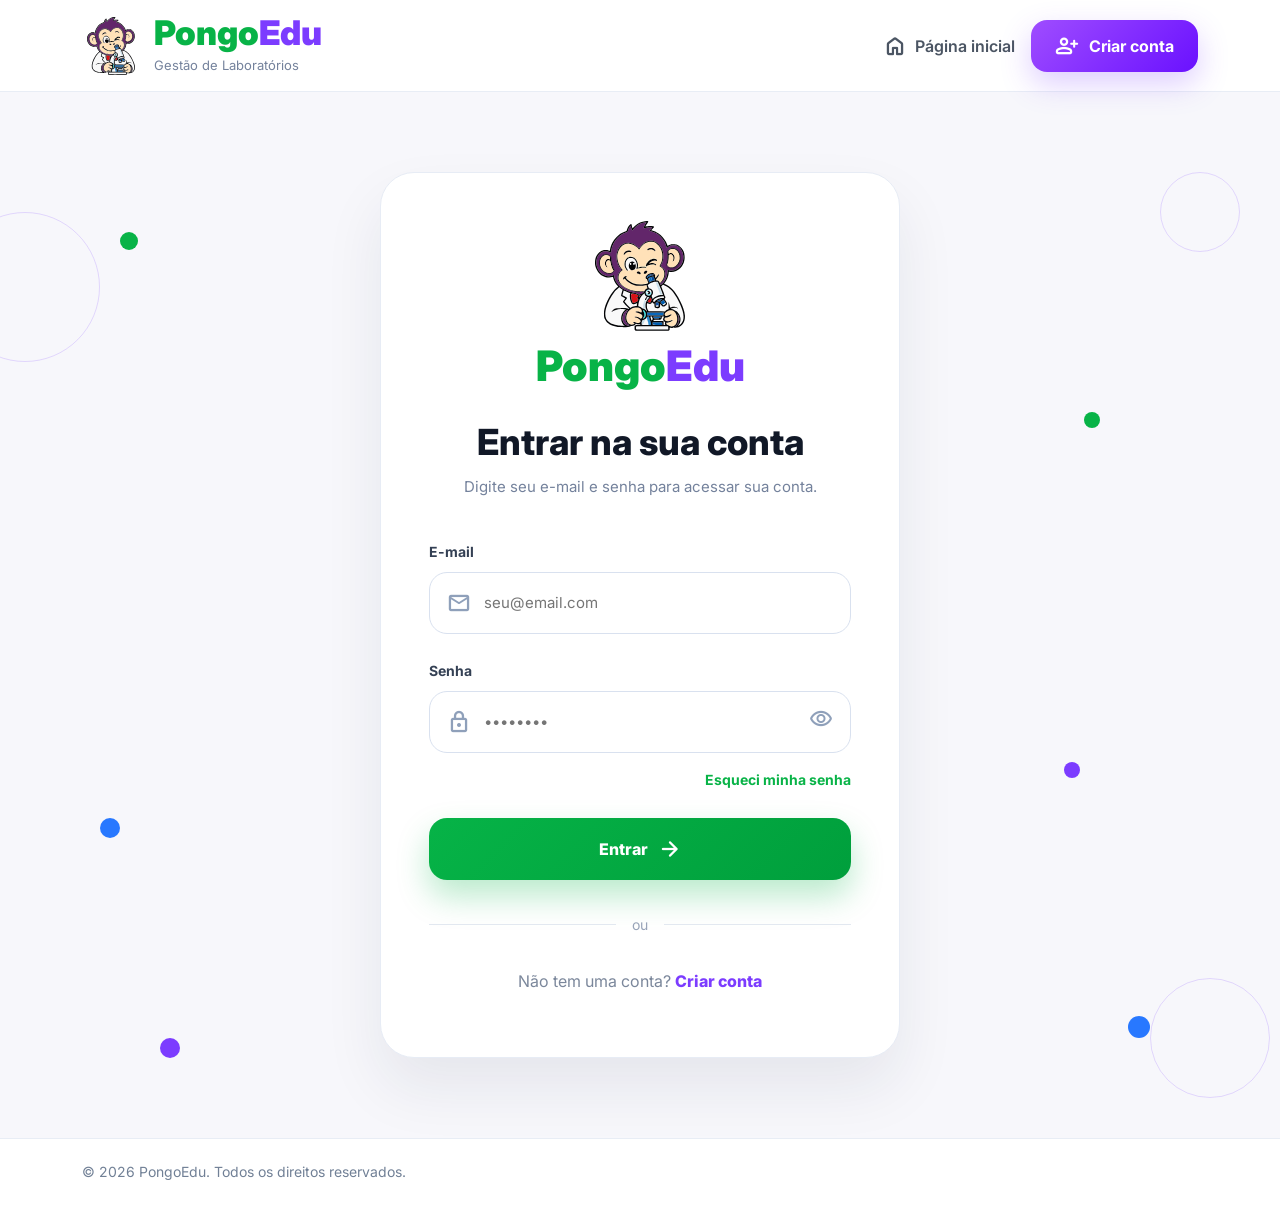
==== commit afac16ee: "adicionando responsividade" ====
--- a/Pages/app.html
+++ b/Pages/app.html
@@ -19,6 +19,7 @@
     rel="stylesheet"
   >
 
+  <link href="https://cdn.jsdelivr.net/npm/bootstrap@5.3.3/dist/css/bootstrap.min.css" rel="stylesheet">
   <link rel="stylesheet" href="../Styles/app.css">
 </head>
 
@@ -198,6 +199,7 @@
     id="sidebar-overlay"
   ></div>
 
+  <script src="https://cdn.jsdelivr.net/npm/bootstrap@5.3.3/dist/js/bootstrap.bundle.min.js"></script>
   <script src="../Scripts/app.js"></script>
 
 </body>
--- a/Styles/app.css
+++ b/Styles/app.css
@@ -11,10 +11,50 @@
   --card: #ffffff;
   --sidebar-width: 248px;
   --sidebar-collapsed-width: 88px;
+
+  /* Bootstrap overrides — mapeia as cores do PongoEdu */
+  --bs-success:        #08b44f;
+  --bs-success-rgb:    8, 180, 79;
+  --bs-danger:         #ff304f;
+  --bs-danger-rgb:     255, 48, 79;
+  --bs-primary:        #7c3cff;
+  --bs-primary-rgb:    124, 60, 255;
+  --bs-body-font-family: Inter, sans-serif;
+  --bs-border-radius:  10px;
 }
 
 * {
   box-sizing: border-box;
+}
+
+/* Bootstrap: tamanho e forma padrão dos botões PongoEdu */
+.btn-pongo {
+  height: 42px;
+  padding: 0 20px;
+  border-radius: 10px;
+  font-size: 13px;
+  font-family: Inter, sans-serif;
+  white-space: nowrap;
+}
+
+.btn-pongo.btn-success {
+  background-color: var(--green);
+  border-color: var(--green);
+}
+.btn-pongo.btn-success:hover,
+.btn-pongo.btn-success:focus {
+  background-color: #07a347;
+  border-color: #07a347;
+}
+
+/* Bootstrap: badge roxo PongoEdu */
+.bg-pongo-purple {
+  background-color: #ede8ff !important;
+  color: var(--purple) !important;
+  font-size: 12px;
+  font-weight: 700;
+  padding: 5px 14px;
+  border-radius: 20px;
 }
 
 body {
@@ -22,6 +62,7 @@
   font-family: Inter, sans-serif;
   color: var(--dark);
   background: var(--bg);
+  overflow-x: hidden;
 }
 
 .material-symbols-rounded {
@@ -108,9 +149,11 @@
   box-shadow: 0 12px 24px rgba(8, 180, 79, .22);
 }
 
+.menu-item:hover,
 .menu-title:hover,
 .submenu-item:hover {
-  background: #f4f7fb;
+  background: linear-gradient(135deg, #7c3cff, #6b18e8);
+  color: #fff !important;
 }
 
 .menu-group .arrow {
@@ -170,6 +213,7 @@
   margin-left: var(--sidebar-width);
   width: calc(100% - var(--sidebar-width));
   min-height: 100vh;
+  overflow-x: hidden;
   background:
     radial-gradient(circle at 2% 5%, #f0eaff 0, transparent 15%),
     radial-gradient(circle at 100% 96%, #efe9ff 0, transparent 13%),
@@ -515,6 +559,10 @@
   color: var(--orange);
 }
 
+.yellow {
+  color: #d97706;
+}
+
 .green-soft {
   background: #dfffee;
 }
@@ -826,21 +874,22 @@
     grid-template-columns: 1fr;
   }
 
+  .main-grid > * { min-width: 0; }
+
   .quick-grid {
-    grid-template-columns: 1fr;
+    grid-template-columns: 1fr 1fr;
   }
 }
 
 @media (max-width: 760px) {
+  /* ── Sidebar hambúrguer ── */
   .sidebar {
     transform: translateX(-100%);
     transition: transform .25s ease;
   }
-
   .sidebar-mobile-open .sidebar {
     transform: translateX(0);
   }
-
   .sidebar-mobile-open .sidebar-overlay {
     display: block;
     position: fixed;
@@ -848,41 +897,218 @@
     background: rgba(16, 24, 40, .35);
     z-index: 15;
   }
-
   .content-wrapper {
     margin-left: 0;
     width: 100%;
   }
-
   .mobile-menu-button {
     display: grid;
     place-items: center;
   }
 
-  .main-content {
-    padding: 24px 16px;
+  /* ── Layout geral ── */
+  .main-content  { padding: 20px 14px 40px; }
+  .topbar        { padding: 0 16px; }
+  .user-info     { display: none; }
+  .user-dropdown-arrow { display: none; }
+
+  /* ── Cards ── */
+  .hero-card, .card { border-radius: 18px; }
+  .hero-card        { padding: 20px; }
+  .card             { padding: 16px; }
+  .list-card-header { padding: 14px 16px; flex-wrap: wrap; gap: 8px; }
+  .list-card-inner  { padding: 0 8px 8px; }
+
+  /* ── Tabelas ── */
+  table          { min-width: 560px; }
+  th, td         { padding: 12px 10px; font-size: 13px; }
+
+  /* ── Modais ── */
+  .modal-card,
+  .modal-card-wide {
+    max-width: calc(100vw - 24px);
+    width: 100%;
   }
-
-  .topbar {
-    padding: 0 18px;
+  .modal-body   { padding: 16px; }
+  .modal-header { padding: 14px 16px; }
+  .modal-footer { padding: 12px 16px; flex-wrap: wrap; gap: 8px; }
+  .modal-row    { flex-direction: column; gap: 0; }
+  .agend-footer-actions { gap: 8px; }
+
+  /* ── Toolbar de páginas ── */
+  .page-toolbar        { flex-wrap: wrap; gap: 8px; padding-left: 16px; padding-right: 16px; }
+  .page-search         { flex: 1 1 100%; min-width: 0; }
+  .filter-dropdown-wrap { flex: 1 0 auto; }
+  .export-btn-outline  { flex: 1 0 auto; justify-content: center; }
+
+  /* ── Dashboard ── */
+  .quick-grid     { grid-template-columns: 1fr 1fr; }
+  .search-row     { flex-direction: column; }
+  .card .search-row { display: none; }
+  .summary-list   { gap: 10px; }
+
+  /* ── Perfil ── */
+  .perfil-avatar-row { flex-direction: column; }
+  .avatar-right-col  { width: 100%; }
+  .perfil-card       { padding: 16px; }
+  .modal-row .modal-field { width: 100%; }
+  .perfil-actions    { justify-content: center; }
+  .perfil-save-btn   { width: 100%; justify-content: center; }
+
+  /* ── Títulos de página alinhados com o conteúdo dos cards ── */
+  .page-section-title { font-size: 20px; padding-left: 16px; }
+  .page-section-sub   { font-size: 13px; padding-left: 16px; margin-bottom: 4px; }
+
+  /* ── Imagens e gráficos do dashboard ── */
+  .hero-image-wrap { display: none; }
+  .stock-health    { display: none; }
+
+  /* ── Contenção de todos os containers de página ── */
+  .main-content    { overflow-x: hidden; box-sizing: border-box; }
+  .agend-page,
+  .perfil-page,
+  .categorias-page,
+  .emprestimos-page,
+  .compras-page,
+  .entradas-page   { max-width: 100%; box-sizing: border-box; }
+
+  /* Todos os cards e listas ficam dentro do padding do main-content */
+  .card,
+  .hero-card,
+  .list-card,
+  .perfil-card     { max-width: 100%; box-sizing: border-box; }
+
+  /* Garante que nenhuma imagem ou elemento inquebrável estoure */
+  img, video, iframe { max-width: 100%; height: auto; }
+  .table-wrap        { overflow-x: auto; -webkit-overflow-scrolling: touch; }
+
+  /* ── Dashboard grid: aside não ultrapassa a largura da tela ── */
+  .main-grid            { grid-template-columns: 1fr; }
+  .main-grid > *        { min-width: 0; max-width: 100%; }
+  .main-grid > aside    { min-width: 0; max-width: 100%; }
+
+  /* ── Card header: título e link sempre na mesma linha ── */
+  .card-header-line     { flex-wrap: nowrap; align-items: flex-start; margin-bottom: 14px; }
+  .card-title           { font-size: 15px; min-width: 0; flex: 1; line-height: 1.3; }
+  .card-link            { font-size: 13px; white-space: nowrap; flex-shrink: 0; padding-top: 2px; }
+
+  /* ── Agenda items: status não sai para fora ── */
+  .agenda-item          { flex-wrap: wrap; gap: 8px; }
+  .agenda-status        { margin-left: auto; }
+  .agenda-body          { min-width: 0; flex: 1; }
+  .agenda-titulo        { display: block; white-space: nowrap; overflow: hidden; text-overflow: ellipsis; max-width: 100%; }
+
+  /* ── Pratica items ── */
+  .pratica-item         { flex-wrap: wrap; gap: 8px; }
+  .pratica-body         { min-width: 0; flex: 1 1 60%; }
+  .pratica-meta         { flex-shrink: 0; text-align: right; }
+
+  /* ────────────────────────────────────────────────────────────────────────
+   *  TABELA PRODUTOS — exibir: Nome, Categoria, Quantidade, Ações
+   *  Ocultar: Validade(4), Localização(5), Status(6)
+   * ──────────────────────────────────────────────────────────────────────── */
+  .tbl-produtos th:nth-child(4),
+  .tbl-produtos td:nth-child(4),
+  .tbl-produtos th:nth-child(5),
+  .tbl-produtos td:nth-child(5),
+  .tbl-produtos th:nth-child(6),
+  .tbl-produtos td:nth-child(6) { display: none; }
+
+  /* ────────────────────────────────────────────────────────────────────────
+   *  TABELA EMPRÉSTIMOS — exibir: Produto(1), Quantidade(2), Status(5), Ações(6)
+   *  Ocultar: Data início(3), Data fim(4)
+   * ──────────────────────────────────────────────────────────────────────── */
+  .tbl-emprestimos th:nth-child(3),
+  .tbl-emprestimos td:nth-child(3),
+  .tbl-emprestimos th:nth-child(4),
+  .tbl-emprestimos td:nth-child(4) { display: none; }
+
+  /* ────────────────────────────────────────────────────────────────────────
+   *  TABELA ROTEIROS — exibir: Nome(1), Duração(3), Materiais(5), Ações(6)
+   *  Ocultar: Categoria(2), Turma(4)
+   * ──────────────────────────────────────────────────────────────────────── */
+  .tbl-roteiros th:nth-child(2),
+  .tbl-roteiros td:nth-child(2),
+  .tbl-roteiros th:nth-child(4),
+  .tbl-roteiros td:nth-child(4) { display: none; }
+
+  /* ────────────────────────────────────────────────────────────────────────
+   *  CALENDÁRIO / AGENDA DA SEMANA — mobile
+   * ──────────────────────────────────────────────────────────────────────── */
+  /* Toolbar: título centralizado no topo, navegação abaixo */
+  .cal-toolbar         { flex-direction: column; align-items: center; gap: 10px; }
+  .cal-nav-group       { flex-wrap: wrap; justify-content: center; gap: 6px; width: 100%; }
+  .cal-label           { width: 100%; text-align: center; font-size: 15px; font-weight: 700; }
+  .cal-range           { font-size: 13px; }
+
+  /* Botão criar agendamento: largura total */
+  .cal-toolbar > div   { width: 100%; display: flex; justify-content: center; }
+
+  /* Reduz a largura das colunas do dia para caber na tela */
+  .cal-day-hdr         { min-width: 0; padding: 6px 2px; }
+  .cal-day-name        { display: none; }
+  .cal-day-num         { font-size: 13px; }
+  .cal-day-col         { min-width: 0; }
+
+  /* Eventos: mostrar apenas título */
+  .cal-evt-hdr         { display: none !important; }
+  .cal-evt-turma       { display: none !important; }
+  .cal-evt-title       { font-size: 11px; line-height: 1.2; white-space: normal; word-break: break-word; }
+  .cal-event           { padding: 4px 5px; }
+
+  /* Rótulos de hora menores */
+  .cal-hour-label      { font-size: 10px; }
+  .cal-gutter          { min-width: 28px; width: 28px; }
+
+  /* Scroll horizontal no calendário sem scroll na página */
+  .cal-body-wrap       { overflow-x: auto; -webkit-overflow-scrolling: touch; }
+  .cal-body            { min-width: 420px; }
+}
+
+/* ─── Telefones pequenos (≤ 480px) ───────────────────────────────────────── */
+@media (max-width: 480px) {
+  .main-content { padding: 14px 10px 36px; }
+  .topbar       { padding: 0 12px; height: 64px; }
+
+  /* Tabelas ainda mais compactas */
+  table   { min-width: 420px; }
+  th, td  { padding: 10px 8px; font-size: 12px; }
+
+  /* Modais como bottom-sheet */
+  .modal-overlay {
+    align-items: flex-end;
+    padding: 0;
   }
-
-  .user-info {
-    display: none;
+  .modal-card,
+  .modal-card-wide {
+    max-width: 100%;
+    width: 100%;
+    border-radius: 20px 20px 0 0;
+    max-height: 92vh;
+    overflow-y: auto;
   }
 
-  .hero-card,
-  .card {
-    border-radius: 22px;
-  }
-
-  .hero-card {
-    padding: 24px;
-  }
-
-  .search-row {
-    flex-direction: column;
-  }
+  /* Botões do footer do modal empilhados */
+  .modal-footer            { flex-direction: column; }
+  .modal-footer > *        { width: 100%; text-align: center; justify-content: center; }
+  .agend-footer-actions    { flex-direction: column; width: 100%; }
+  .agend-footer-actions > * { width: 100%; }
+
+  /* Quick grid uma coluna */
+  .quick-grid { grid-template-columns: 1fr; }
+
+  /* Cabeçalho da lista empilhado */
+  .list-card-header      { flex-direction: column; align-items: flex-start; }
+  .new-item-btn          { width: 100%; justify-content: center; }
+
+  /* Avatar picker menor */
+  .avatar-option { width: 40px; height: 40px; }
+
+  /* Status pills menores */
+  .status-pill { font-size: 11px; padding: 3px 8px; }
+
+  /* Topbar: oculta seta do dropdown */
+  #user-dropdown-arrow { display: none; }
 }
 
 .user-dropdown-wrapper {
@@ -1151,7 +1377,8 @@
   display: flex;
   align-items: center;
   justify-content: space-between;
-  padding: 20px 24px 16px;
+  padding: 18px 24px;
+  min-height: 84px;
   border-bottom: 1px solid var(--border);
 }
 
@@ -1307,13 +1534,19 @@
   background: rgba(17, 24, 39, .48);
   z-index: 1000;
   display: flex;
-  align-items: center;
+  align-items: flex-start;
   justify-content: center;
   padding: 20px;
+  overflow-y: auto;
   opacity: 0;
   pointer-events: none;
   transition: opacity .2s;
 }
+
+.modal-overlay::-webkit-scrollbar { width: 6px; }
+.modal-overlay::-webkit-scrollbar-track { background: transparent; }
+.modal-overlay::-webkit-scrollbar-thumb { background: #dce4f2; border-radius: 99px; }
+.modal-overlay::-webkit-scrollbar-thumb:hover { background: #b8c4d8; }
 
 .modal-overlay.open {
   opacity: 1;
@@ -1325,9 +1558,12 @@
   border-radius: 20px;
   width: 100%;
   max-width: 520px;
+  display: flex;
+  flex-direction: column;
   box-shadow: 0 24px 60px rgba(17, 24, 39, .18);
   transform: translateY(14px);
   transition: transform .2s;
+  margin: auto;
 }
 
 .modal-overlay.open .modal-card {
@@ -1340,6 +1576,7 @@
   justify-content: space-between;
   padding: 20px 24px 16px;
   border-bottom: 1px solid var(--border);
+  border-radius: 20px 20px 0 0;
 }
 
 .modal-title {
@@ -1362,19 +1599,25 @@
   transition: background .15s;
 }
 
-.modal-close:hover {
-  background: #e8edf5;
-}
-
-.modal-close .material-symbols-rounded {
-  font-size: 18px;
-}
+.modal-close:hover { background: #e8edf5; }
+
+.modal-close .material-symbols-rounded { font-size: 18px; }
 
 .modal-body {
   padding: 22px 24px;
   display: flex;
   flex-direction: column;
   gap: 16px;
+}
+
+.modal-footer {
+  display: flex;
+  align-items: center;
+  justify-content: flex-end;
+  gap: 10px;
+  padding: 16px 24px 20px;
+  border-top: 1px solid var(--border);
+  border-radius: 0 0 20px 20px;
 }
 
 .modal-field label {
@@ -1457,13 +1700,14 @@
   gap: 14px;
 }
 
-.modal-footer {
-  display: flex;
-  align-items: center;
-  justify-content: flex-end;
-  gap: 10px;
-  padding: 16px 24px 20px;
-  border-top: 1px solid var(--border);
+.view-field-value {
+  padding: 9px 14px;
+  border: 1px solid var(--border);
+  border-radius: 10px;
+  background: #f8f9fb;
+  font-size: 14px;
+  color: var(--text);
+  min-height: 40px;
 }
 
 .btn-modal-cancel {
@@ -1781,7 +2025,7 @@
 }
 
 .cal-label {
-  font-size: 15px;
+  font-size: 17px;
   font-weight: 700;
   color: var(--dark);
   margin-right: 4px;
@@ -2269,10 +2513,181 @@
   cursor: pointer;
   font-family: Inter, sans-serif;
   transition: background .15s;
+  display: inline-flex;
+  align-items: center;
+  gap: 6px;
+}
+
+.duracao-wrap {
+  display: flex;
+  align-items: center;
+  gap: 8px;
+}
+
+.modal-input-sm {
+  height: 46px;
+  width: 80px;
+  border: 1px solid #dce4f2;
+  border-radius: 10px;
+  padding: 0 10px;
+  font-size: 14px;
+  color: var(--dark);
+  background: #fff;
+  font-family: Inter, sans-serif;
+  outline: none;
+  cursor: pointer;
+  transition: border-color .2s;
+}
+
+.modal-input-sm:focus {
+  border-color: var(--purple);
+  box-shadow: 0 0 0 3px rgba(124, 60, 255, .08);
+}
+
+.duracao-sep {
+  color: var(--muted);
+  font-size: 14px;
+  flex-shrink: 0;
 }
 
 .btn-modal-green:hover {
   background: #07a347;
+}
+
+.btn-modal-danger {
+  height: 42px;
+  padding: 0 20px;
+  background: transparent;
+  border: 1px solid #ef4444;
+  border-radius: 10px;
+  color: #ef4444;
+  font-size: 14px;
+  font-weight: 600;
+  cursor: pointer;
+  font-family: Inter, sans-serif;
+  transition: background .15s, color .15s;
+}
+
+.btn-modal-danger:hover {
+  background: #fef2f2;
+}
+
+/* ── Modal Empréstimos ── */
+.emp-qty-control {
+  display: flex;
+  align-items: center;
+  gap: 0;
+  width: fit-content;
+  border: 1px solid #dce4f2;
+  border-radius: 12px;
+  overflow: hidden;
+}
+
+.emp-qty-btn {
+  width: 42px;
+  height: 46px;
+  border: none;
+  background: #f8f9ff;
+  color: var(--dark);
+  cursor: pointer;
+  display: flex;
+  align-items: center;
+  justify-content: center;
+  transition: background .15s;
+}
+
+.emp-qty-btn:hover { background: #ede8ff; color: var(--purple); }
+
+.emp-qty-btn .material-symbols-rounded { font-size: 18px; }
+
+.emp-qty-input {
+  width: 60px;
+  height: 46px;
+  border: none;
+  border-left: 1px solid #dce4f2;
+  border-right: 1px solid #dce4f2;
+  text-align: center;
+  font-size: 15px;
+  font-weight: 700;
+  color: var(--dark);
+  font-family: Inter, sans-serif;
+  outline: none;
+  -moz-appearance: textfield;
+}
+
+.emp-qty-input::-webkit-outer-spin-button,
+.emp-qty-input::-webkit-inner-spin-button { -webkit-appearance: none; }
+
+/* ── Empréstimos ── */
+.emp-produto-nome {
+  font-weight: 600;
+  color: var(--dark);
+}
+
+.emp-periodo {
+  display: flex;
+  flex-direction: column;
+  font-size: 13px;
+  color: var(--muted);
+}
+
+.emp-status {
+  display: inline-flex;
+  align-items: center;
+  gap: 5px;
+  font-size: 12px;
+  font-weight: 700;
+  padding: 5px 12px;
+  border-radius: 20px;
+  white-space: nowrap;
+}
+
+.emp-status .material-symbols-rounded {
+  font-size: 15px;
+}
+
+.emp-status-agendado {
+  background: #ede8ff;
+  color: var(--purple);
+}
+
+.emp-status-andamento {
+  background: #dbeafe;
+  color: #1d4ed8;
+}
+
+.emp-status-concluido {
+  background: #d1fadf;
+  color: #065f46;
+}
+
+/* ── Toast de feedback ── */
+.pongo-toast {
+  position: fixed;
+  bottom: 28px;
+  left: 50%;
+  transform: translateX(-50%) translateY(16px);
+  display: flex;
+  align-items: center;
+  gap: 10px;
+  background: #fff;
+  border: 1px solid var(--border);
+  border-radius: 14px;
+  padding: 14px 20px;
+  font-size: 14px;
+  font-weight: 500;
+  color: var(--dark);
+  box-shadow: 0 8px 24px rgba(16, 24, 40, .12);
+  z-index: 9999;
+  opacity: 0;
+  transition: opacity .25s, transform .25s;
+  pointer-events: none;
+  white-space: nowrap;
+}
+
+.pongo-toast--visible {
+  opacity: 1;
+  transform: translateX(-50%) translateY(0);
 }
 
 /* ── Meu Perfil ── */
@@ -2356,6 +2771,48 @@
 .avatar-option.selected {
   border-color: var(--purple);
   background: #ede8ff;
+}
+
+.avatar-right-col {
+  display: flex;
+  flex-direction: column;
+  gap: 12px;
+  flex: 1;
+}
+
+.avatar-color-picker {
+  display: flex;
+  align-items: center;
+  gap: 8px;
+  flex-wrap: wrap;
+}
+
+.avatar-color-label {
+  font-size: 12px;
+  color: var(--muted);
+  white-space: nowrap;
+  margin-right: 2px;
+}
+
+.avatar-color-option {
+  width: 26px;
+  height: 26px;
+  border-radius: 50%;
+  border: 2px solid transparent;
+  cursor: pointer;
+  flex-shrink: 0;
+  transition: border-color .15s, transform .12s;
+  outline: none;
+}
+
+.avatar-color-option:hover {
+  transform: scale(1.15);
+  border-color: #aaa;
+}
+
+.avatar-color-option.selected {
+  border-color: var(--purple);
+  transform: scale(1.15);
 }
 
 .perfil-pw-wrap {
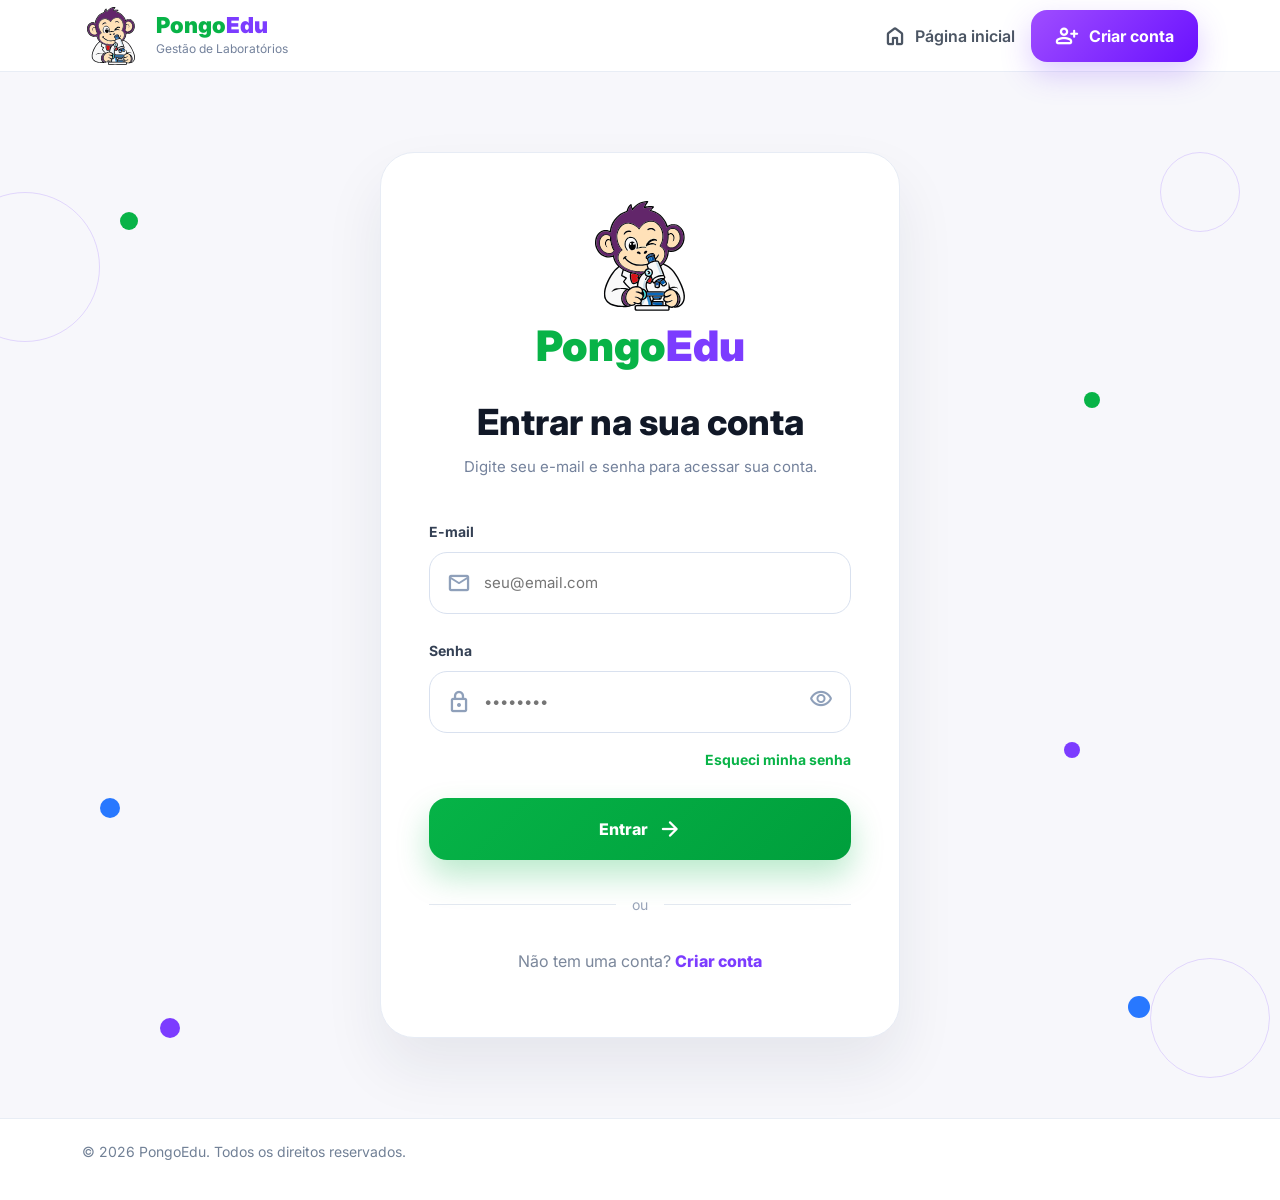
==== commit aeab840a: "adicionando ícone ao site" ====
--- a/Pages/app.html
+++ b/Pages/app.html
@@ -5,19 +5,20 @@
   <meta name="viewport" content="width=device-width, initial-scale=1.0" />
 
   <title>PongoEdu App</title>
+  <link rel="icon" type="image/png" href="../Assets/Imagens/ícone.png">
 
   <link rel="preconnect" href="https://fonts.googleapis.com">
   <link rel="preconnect" href="https://fonts.gstatic.com" crossorigin>
 
   <link
-    href="https://fonts.googleapis.com/css2?family=Inter:wght@400;500;600;700;800;900&display=swap"
+    href="https://fonts.googleapis.com/css2?family=Inter:wght@400;500;600;700;800;900&family=Nunito:wght@400;700;800;900&display=swap"
     rel="stylesheet"
   >
 
   <link
-    href="https://fonts.googleapis.com/css2?family=Material+Symbols+Rounded"
+    href="https://fonts.googleapis.com/css2?family=Material+Symbols+Rounded:opsz,wght,FILL,GRAD@20..48,400..700,0..1,-50..200"
     rel="stylesheet"
-  >
+  />
 
   <link href="https://cdn.jsdelivr.net/npm/bootstrap@5.3.3/dist/css/bootstrap.min.css" rel="stylesheet">
   <link rel="stylesheet" href="../Styles/app.css">
@@ -200,6 +201,7 @@
   ></div>
 
   <script src="https://cdn.jsdelivr.net/npm/bootstrap@5.3.3/dist/js/bootstrap.bundle.min.js"></script>
+  <script src="https://cdn.sheetjs.com/xlsx-0.20.3/package/dist/xlsx.full.min.js"></script>
   <script src="../Scripts/app.js"></script>
 
 </body>
--- a/Styles/app.css
+++ b/Styles/app.css
@@ -1,26 +1,38 @@
 :root {
-  --green: #08b44f;
+  /* ── Cores do guia de estilo PongoEdu ── */
+  --green:  #08b347;
   --purple: #7c3cff;
-  --blue: #2878ff;
+  --blue:   #2878ff;
   --orange: #ff7a1a;
-  --red: #ff304f;
-  --dark: #101828;
-  --muted: #667085;
+  --red:    #ff304f;
+
+  /* ── Neutros ── */
+  --dark:   #101828;
+  --muted:  #667085;
   --border: #e4e9f3;
-  --bg: #f8f9ff;
-  --card: #ffffff;
-  --sidebar-width: 248px;
+  --bg:     #f5f6fa;
+  --card:   #ffffff;
+
+  /* ── Sidebar ── */
+  --sidebar-width:           248px;
   --sidebar-collapsed-width: 88px;
 
-  /* Bootstrap overrides — mapeia as cores do PongoEdu */
-  --bs-success:        #08b44f;
-  --bs-success-rgb:    8, 180, 79;
-  --bs-danger:         #ff304f;
-  --bs-danger-rgb:     255, 48, 79;
-  --bs-primary:        #7c3cff;
-  --bs-primary-rgb:    124, 60, 255;
+  /* ── Raios de borda padrão ── */
+  --radius-sm:  8px;
+  --radius-md:  12px;
+  --radius-lg:  16px;
+  --radius-xl:  20px;
+  --radius-2xl: 28px;
+
+  /* ── Bootstrap overrides ── */
+  --bs-success:          #10bb55;
+  --bs-success-rgb:      16, 187, 85;
+  --bs-danger:           #ff304f;
+  --bs-danger-rgb:       255, 48, 79;
+  --bs-primary:          #7c3cff;
+  --bs-primary-rgb:      124, 60, 255;
   --bs-body-font-family: Inter, sans-serif;
-  --bs-border-radius:  10px;
+  --bs-border-radius:    var(--radius-md);
 }
 
 * {
@@ -31,10 +43,12 @@
 .btn-pongo {
   height: 42px;
   padding: 0 20px;
-  border-radius: 10px;
+  border-radius: var(--radius-md);
   font-size: 13px;
+  font-weight: 700;
   font-family: Inter, sans-serif;
   white-space: nowrap;
+  letter-spacing: .1px;
 }
 
 .btn-pongo.btn-success {
@@ -43,8 +57,24 @@
 }
 .btn-pongo.btn-success:hover,
 .btn-pongo.btn-success:focus {
-  background-color: #07a347;
-  border-color: #07a347;
+  background-color: #0da34b;
+  border-color: #0da34b;
+}
+
+.btn-pongo.btn-danger {
+  background-color: var(--red);
+  border-color: var(--red);
+}
+.btn-pongo.btn-danger:hover { background-color: #e8002e; border-color: #e8002e; }
+
+.btn-pongo.btn-outline-secondary {
+  border-color: var(--border);
+  color: var(--muted);
+}
+.btn-pongo.btn-outline-secondary:hover {
+  background: #f5f7fa;
+  border-color: #c8d1e0;
+  color: var(--dark);
 }
 
 /* Bootstrap: badge roxo PongoEdu */
@@ -121,6 +151,14 @@
 .sidebar-menu {
   padding-top: 14px;
   flex: 1;
+  min-height: 0;
+  overflow-y: auto;
+  scrollbar-width: none;
+  -ms-overflow-style: none;
+}
+
+.sidebar-menu::-webkit-scrollbar {
+  display: none;
 }
 
 .menu-item,
@@ -144,9 +182,9 @@
 
 .menu-item.active,
 .submenu-item.active {
-  background: linear-gradient(135deg, #10bb55, #049e42);
+  background: linear-gradient(135deg, var(--green), #0da34b);
   color: #fff;
-  box-shadow: 0 12px 24px rgba(8, 180, 79, .22);
+  box-shadow: 0 8px 20px rgba(16, 187, 85, .28);
 }
 
 .menu-item:hover,
@@ -184,6 +222,7 @@
 .sidebar-footer {
   border-top: 1px solid var(--border);
   padding-top: 14px;
+  flex-shrink: 0;
 }
 
 .sidebar-action {
@@ -407,6 +446,27 @@
   background: #fff;
   color: var(--purple);
   border: 1px solid #cbb8ff;
+  font-size: 15px;
+  transition: background .15s, border-color .15s, color .15s;
+}
+
+.btn-outline-purple:hover {
+  background: #f3eeff;
+  border-color: var(--purple);
+  color: #5b1fd8;
+  text-decoration: none;
+}
+
+.btn-green {
+  font-size: 15px;
+  transition: background .15s, box-shadow .15s;
+}
+
+.btn-green:hover {
+  background: linear-gradient(135deg, #0aaa4e, #029040);
+  box-shadow: 0 16px 30px rgba(8, 180, 79, .32);
+  text-decoration: none;
+  color: #fff;
 }
 
 .stock-health {
@@ -563,6 +623,11 @@
   color: #d97706;
 }
 
+.yellow-soft {
+  background: #fef9c3;
+  color: #d97706;
+}
+
 .green-soft {
   background: #dfffee;
 }
@@ -582,6 +647,7 @@
 .quick-card h3 {
   margin: 0 0 10px;
   font-size: 20px;
+  font-weight: 700;
 }
 
 .quick-card p {
@@ -914,10 +980,15 @@
 
   /* ── Cards ── */
   .hero-card, .card { border-radius: 18px; }
-  .hero-card        { padding: 20px; }
+  .hero-card        { padding: 20px; grid-template-columns: 1fr; }
   .card             { padding: 16px; }
   .list-card-header { padding: 14px 16px; flex-wrap: wrap; gap: 8px; }
   .list-card-inner  { padding: 0 8px 8px; }
+
+  /* ── Hero action buttons ── */
+  .action-row { flex-direction: column; gap: 12px; }
+  .action-row .btn-green,
+  .action-row .btn-outline-purple { width: 100%; justify-content: center; }
 
   /* ── Tabelas ── */
   table          { min-width: 560px; }
@@ -951,6 +1022,8 @@
   .perfil-avatar-row { flex-direction: column; }
   .avatar-right-col  { width: 100%; }
   .perfil-card       { padding: 16px; }
+  .perfil-card .modal-row { flex-direction: column; gap: 0; }
+  .perfil-card .modal-row .modal-field,
   .modal-row .modal-field { width: 100%; }
   .perfil-actions    { justify-content: center; }
   .perfil-save-btn   { width: 100%; justify-content: center; }
@@ -1214,11 +1287,16 @@
   align-items: center;
   gap: 10px;
   background: #fff;
-  border: 1px solid var(--border);
-  border-radius: 14px;
+  border: 1.5px solid var(--border);
+  border-radius: var(--radius-lg);
   padding: 0 18px;
   height: 48px;
   cursor: text;
+  transition: border-color .15s, box-shadow .15s;
+}
+.page-search:focus-within {
+  border-color: var(--purple);
+  box-shadow: 0 0 0 3px rgba(124, 60, 255, .07);
 }
 
 .page-search input {
@@ -1248,14 +1326,19 @@
   height: 48px;
   padding: 0 16px;
   background: #fff;
-  border: 1px solid var(--border);
-  border-radius: 14px;
+  border: 1.5px solid var(--border);
+  border-radius: var(--radius-lg);
   font-size: 13px;
   font-weight: 600;
   color: var(--dark);
   cursor: pointer;
   white-space: nowrap;
   font-family: Inter, sans-serif;
+  transition: border-color .13s, background .13s;
+}
+.filter-btn:hover {
+  border-color: #c8d1e0;
+  background: #fafbff;
 }
 
 .filter-btn .material-symbols-rounded {
@@ -1280,14 +1363,19 @@
   height: 48px;
   padding: 0 18px;
   background: #fff;
-  border: 1px solid #b3f0d1;
-  border-radius: 14px;
+  border: 1.5px solid #a8ecc8;
+  border-radius: var(--radius-lg);
   font-size: 13px;
-  font-weight: 600;
+  font-weight: 700;
   color: var(--green);
   cursor: pointer;
   white-space: nowrap;
   font-family: Inter, sans-serif;
+  transition: background .13s, border-color .13s;
+}
+.export-btn-outline:hover {
+  background: #f0fdf4;
+  border-color: var(--green);
 }
 
 .export-btn-outline .material-symbols-rounded {
@@ -1302,18 +1390,21 @@
   padding: 0 20px;
   background: var(--green);
   border: none;
-  border-radius: 14px;
+  border-radius: var(--radius-lg);
   font-size: 13px;
   font-weight: 700;
   color: #fff;
   cursor: pointer;
   white-space: nowrap;
   font-family: Inter, sans-serif;
-  transition: background .15s;
+  letter-spacing: .1px;
+  transition: background .15s, box-shadow .15s;
+  box-shadow: 0 4px 14px rgba(16, 187, 85, .22);
 }
 
 .new-item-btn:hover {
-  background: #07a347;
+  background: #0da34b;
+  box-shadow: 0 6px 18px rgba(16, 187, 85, .32);
 }
 
 .new-item-btn .material-symbols-rounded {
@@ -1366,11 +1457,27 @@
   background: #f0eaff;
 }
 
+/* Barra de ação em lote */
+.lote-action-bar {
+  display: flex;
+  align-items: center;
+  gap: 12px;
+  background: #f3eeff;
+  border: 1px solid #cbb8ff;
+  border-radius: 14px;
+  padding: 10px 18px;
+  margin-bottom: 12px;
+  font-size: 14px;
+  font-weight: 600;
+  color: var(--purple);
+}
+
 /* List card */
 .list-card {
   background: #fff;
   border: 1px solid var(--border);
-  border-radius: 18px;
+  border-radius: var(--radius-xl);
+  box-shadow: 0 2px 12px rgba(17, 24, 39, .05);
 }
 
 .list-card-header {
@@ -1378,14 +1485,15 @@
   align-items: center;
   justify-content: space-between;
   padding: 18px 24px;
-  min-height: 84px;
+  min-height: 80px;
   border-bottom: 1px solid var(--border);
 }
 
 .list-card-title {
-  font-size: 17px;
-  font-weight: 700;
-  color: var(--dark);
+  font-size: 16px;
+  font-weight: 800;
+  color: var(--dark);
+  letter-spacing: -.2px;
 }
 
 .result-badge {
@@ -1555,14 +1663,14 @@
 
 .modal-card {
   background: #fff;
-  border-radius: 20px;
+  border-radius: var(--radius-xl);
   width: 100%;
   max-width: 520px;
   display: flex;
   flex-direction: column;
-  box-shadow: 0 24px 60px rgba(17, 24, 39, .18);
-  transform: translateY(14px);
-  transition: transform .2s;
+  box-shadow: 0 20px 60px rgba(17, 24, 39, .14), 0 4px 16px rgba(17, 24, 39, .06);
+  transform: translateY(12px);
+  transition: transform .22s cubic-bezier(.34, 1.56, .64, 1);
   margin: auto;
 }
 
@@ -1576,13 +1684,14 @@
   justify-content: space-between;
   padding: 20px 24px 16px;
   border-bottom: 1px solid var(--border);
-  border-radius: 20px 20px 0 0;
+  border-radius: var(--radius-xl) var(--radius-xl) 0 0;
 }
 
 .modal-title {
   font-size: 16px;
-  font-weight: 700;
-  color: var(--dark);
+  font-weight: 800;
+  color: var(--dark);
+  letter-spacing: -.2px;
 }
 
 .modal-close {
@@ -1634,13 +1743,13 @@
 .modal-field select {
   width: 100%;
   height: 46px;
-  border: 1px solid #dce4f2;
-  border-radius: 12px;
+  border: 1.5px solid var(--border);
+  border-radius: var(--radius-md);
   padding: 0 14px;
   font-size: 14px;
   color: var(--dark);
   outline: none;
-  transition: border-color .2s, box-shadow .2s;
+  transition: border-color .18s, box-shadow .18s;
   background: #fff;
   appearance: none;
   font-family: Inter, sans-serif;
@@ -1666,8 +1775,8 @@
 
 .modal-field textarea {
   width: 100%;
-  border: 1px solid #dce4f2;
-  border-radius: 12px;
+  border: 1.5px solid var(--border);
+  border-radius: var(--radius-md);
   padding: 10px 14px;
   font-size: 14px;
   color: var(--dark);
@@ -1702,11 +1811,11 @@
 
 .view-field-value {
   padding: 9px 14px;
-  border: 1px solid var(--border);
-  border-radius: 10px;
-  background: #f8f9fb;
+  border: 1.5px solid var(--border);
+  border-radius: var(--radius-md);
+  background: #f8f9ff;
   font-size: 14px;
-  color: var(--text);
+  color: var(--dark);
   min-height: 40px;
 }
 
@@ -1714,26 +1823,28 @@
   height: 42px;
   padding: 0 20px;
   background: transparent;
-  border: 1px solid var(--border);
-  border-radius: 11px;
+  border: 1.5px solid var(--border);
+  border-radius: var(--radius-md);
   font-size: 13px;
   font-weight: 600;
   color: var(--muted);
   cursor: pointer;
   font-family: Inter, sans-serif;
-  transition: background .15s;
+  transition: background .13s, border-color .13s, color .13s;
 }
 
 .btn-modal-cancel:hover {
   background: #f5f7fa;
+  border-color: #c8d1e0;
+  color: var(--dark);
 }
 
 .btn-modal-save {
   height: 42px;
   padding: 0 22px;
-  background: var(--purple);
+  background: var(--green);
   border: none;
-  border-radius: 11px;
+  border-radius: var(--radius-md);
   font-size: 13px;
   font-weight: 700;
   color: #fff;
@@ -1742,11 +1853,13 @@
   align-items: center;
   gap: 7px;
   font-family: Inter, sans-serif;
-  transition: background .15s;
+  transition: background .13s, box-shadow .13s;
+  box-shadow: 0 3px 10px rgba(16, 187, 85, .2);
 }
 
 .btn-modal-save:hover {
-  background: #6b18e8;
+  background: #0da34b;
+  box-shadow: 0 5px 16px rgba(16, 187, 85, .3);
 }
 
 .btn-modal-save .material-symbols-rounded {
@@ -1991,15 +2104,18 @@
 }
 
 .page-section-title {
-  font-size: 22px;
+  font-size: 24px;
   font-weight: 800;
   margin: 0;
+  letter-spacing: -.4px;
+  color: var(--dark);
 }
 
 .page-section-sub {
-  margin: 4px 0 0;
+  margin: 5px 0 0;
   font-size: 14px;
   color: var(--muted);
+  line-height: 1.5;
 }
 
 .cal-card {
@@ -2215,11 +2331,49 @@
 
 .cal-event-blue .cal-evt-time,
 .cal-event-blue .cal-evt-title,
-.cal-event-blue .cal-evt-turma { color: #1e40af; }
+.cal-event-blue .cal-evt-turma,
+.cal-event-blue .cal-evt-icon { color: #1e40af; }
 
 .cal-event-purple .cal-evt-time,
 .cal-event-purple .cal-evt-title,
 .cal-event-purple .cal-evt-turma { color: #5b21b6; }
+
+.cal-event-red {
+  background: #fee2e2;
+  border-left-color: var(--red);
+}
+
+.cal-event-red .cal-evt-time,
+.cal-event-red .cal-evt-title,
+.cal-event-red .cal-evt-turma,
+.cal-event-red .cal-evt-icon { color: #991b1b; }
+
+/* ---- Legenda de status (tela de Reservas) ---- */
+
+.res-legend {
+  display: flex;
+  align-items: center;
+  gap: 12px;
+  flex-wrap: wrap;
+}
+
+.res-legend-item {
+  display: inline-flex;
+  align-items: center;
+  gap: 6px;
+  font-size: 12px;
+  font-weight: 600;
+  color: var(--muted);
+}
+
+.res-legend-dot {
+  width: 10px;
+  height: 10px;
+  border-radius: 3px;
+  border-left-width: 3px;
+  border-left-style: solid;
+  flex-shrink: 0;
+}
 
 .cal-evt-hdr {
   display: flex;
@@ -2392,6 +2546,26 @@
 
 .mat-status.em-falta {
   color: var(--orange);
+}
+
+.conflict-alert-box {
+  display: flex;
+  align-items: center;
+  gap: 10px;
+  padding: 12px 16px;
+  background: #fff0f0;
+  border: 1px solid #fecaca;
+  border-radius: 10px;
+  font-size: 13px;
+  font-weight: 600;
+  color: #b91c1c;
+  margin-bottom: 4px;
+}
+
+.conflict-alert-box .material-symbols-rounded {
+  font-size: 18px;
+  color: #ef4444;
+  flex-shrink: 0;
 }
 
 .material-alert {
@@ -2661,6 +2835,16 @@
   color: #065f46;
 }
 
+.emp-status-pendente {
+  background: #fff8e6;
+  color: #b45309;
+}
+
+.emp-status-recusado {
+  background: #f3f4f6;
+  color: #6b7280;
+}
+
 /* ── Toast de feedback ── */
 .pongo-toast {
   position: fixed;
@@ -2894,4 +3078,391 @@
 
 .perfil-save-btn .material-symbols-rounded {
   font-size: 18px;
+}
+
+/* ================================================================
+   ENTRADAS — status pills, checklist e documento
+   ================================================================ */
+
+.entrada-status {
+  display: inline-flex;
+  align-items: center;
+  gap: 5px;
+  font-size: 12px;
+  font-weight: 700;
+  padding: 5px 12px;
+  border-radius: 20px;
+}
+
+.entrada-status-recebido  { background: #d1fadf; color: #065f46; }
+.entrada-status-pendente  { background: #fff8e6; color: #b45309; }
+.entrada-status-cancelado { background: #f3f4f6; color: #6b7280; }
+
+/* ---- Toggle de identificador (Código / NF) ---- */
+
+.doc-id-toggle {
+  display: flex;
+  gap: 6px;
+}
+
+.doc-id-btn {
+  height: 38px;
+  padding: 0 16px;
+  border: 1.5px solid var(--border);
+  border-radius: 10px;
+  background: #fff;
+  font-size: 13px;
+  font-weight: 600;
+  color: var(--muted);
+  cursor: pointer;
+  font-family: Inter, sans-serif;
+  transition: border-color .13s, color .13s, background .13s;
+}
+
+.doc-id-btn.active {
+  border-color: var(--purple);
+  color: var(--purple);
+  background: #f5f0ff;
+}
+
+/* ---- Linhas de itens no modal de criação ---- */
+
+.doc-item-row {
+  display: grid;
+  grid-template-columns: 1fr 1fr auto;
+  gap: 8px;
+  align-items: center;
+  padding: 8px 0;
+  border-bottom: 1px solid var(--border);
+}
+
+.doc-item-row:last-child { border-bottom: none; }
+
+.doc-item-select,
+.doc-item-qty {
+  height: 38px;
+  border: 1.5px solid var(--border);
+  border-radius: 10px;
+  padding: 0 12px;
+  font-size: 13px;
+  font-family: Inter, sans-serif;
+  color: var(--dark);
+  background: #fff;
+  outline: none;
+  transition: border-color .13s;
+}
+
+.doc-item-select:focus,
+.doc-item-qty:focus { border-color: var(--purple); }
+
+.doc-item-remove {
+  width: 32px;
+  height: 32px;
+  border: none;
+  background: transparent;
+  cursor: pointer;
+  border-radius: 8px;
+  display: flex;
+  align-items: center;
+  justify-content: center;
+  color: var(--muted);
+  transition: color .13s, background .13s;
+}
+
+.doc-item-remove:hover { color: var(--red); background: #fff0f0; }
+.doc-item-remove .material-symbols-rounded { font-size: 18px; }
+
+/* ---- Grade de informações do documento (modal visualização) ---- */
+
+.doc-info-grid {
+  display: grid;
+  grid-template-columns: 1fr 1fr;
+  gap: 12px 24px;
+  padding: 14px 16px;
+  background: #f8f9ff;
+  border-radius: 12px;
+  border: 1px solid var(--border);
+}
+
+.doc-info-cell { display: flex; flex-direction: column; gap: 3px; }
+.doc-info-cell--full { grid-column: 1 / -1; }
+
+.doc-info-label {
+  font-size: 11px;
+  font-weight: 700;
+  color: var(--muted);
+  text-transform: uppercase;
+  letter-spacing: .4px;
+}
+
+.doc-info-value {
+  font-size: 14px;
+  font-weight: 600;
+  color: var(--dark);
+}
+
+/* ---- Checklist de itens ---- */
+
+.checklist-list {
+  display: flex;
+  flex-direction: column;
+  gap: 2px;
+  margin-top: 8px;
+}
+
+.checklist-item {
+  display: flex;
+  align-items: center;
+  gap: 12px;
+  padding: 10px 12px;
+  border-radius: 10px;
+  cursor: pointer;
+  transition: background .12s;
+  user-select: none;
+}
+
+.checklist-item:hover { background: #f5f0ff; }
+
+.checklist-item--disabled { cursor: default; opacity: .75; }
+.checklist-item--disabled:hover { background: transparent; }
+
+.checklist-item input[type="checkbox"] { display: none; }
+
+.checklist-check-icon {
+  width: 20px;
+  height: 20px;
+  border: 2px solid var(--border);
+  border-radius: 6px;
+  flex-shrink: 0;
+  display: flex;
+  align-items: center;
+  justify-content: center;
+  transition: background .13s, border-color .13s;
+  position: relative;
+}
+
+.checklist-item input[type="checkbox"]:checked ~ .checklist-check-icon {
+  background: var(--green);
+  border-color: var(--green);
+}
+
+.checklist-item input[type="checkbox"]:checked ~ .checklist-check-icon::after {
+  content: "";
+  width: 5px;
+  height: 9px;
+  border: 2px solid #fff;
+  border-top: none;
+  border-left: none;
+  transform: rotate(45deg) translate(-1px, -1px);
+  display: block;
+}
+
+.checklist-item-body {
+  display: flex;
+  align-items: center;
+  justify-content: space-between;
+  flex: 1;
+  min-width: 0;
+}
+
+.checklist-item-nome {
+  font-size: 14px;
+  font-weight: 600;
+  color: var(--dark);
+}
+
+.checklist-item-qtd {
+  font-size: 12px;
+  color: var(--muted);
+  background: #f0eaff;
+  color: var(--purple);
+  font-weight: 700;
+  padding: 2px 10px;
+  border-radius: 20px;
+}
+
+.checklist-counter {
+  font-size: 12px;
+  font-weight: 700;
+  color: var(--muted);
+}
+
+/* ---- Checklist de preparação de agendamento ---- */
+
+.prep-item--insuf {
+  background: #fff8e6;
+  border-radius: 10px;
+}
+
+.prep-item-qtds {
+  display: flex;
+  align-items: center;
+  gap: 6px;
+  flex-wrap: wrap;
+  margin-top: 2px;
+}
+
+.prep-qtd-label {
+  font-size: 11px;
+  color: var(--muted);
+  font-weight: 500;
+}
+
+.prep-qtd-sep {
+  color: var(--border);
+  font-size: 11px;
+}
+
+.prep-qtd--insuf {
+  color: #b45309 !important;
+  background: #fff3d6 !important;
+}
+
+/* ================================================================
+   NOTIFICAÇÕES DE COMPRAS / SOLICITAÇÕES
+   ================================================================ */
+
+.notif-list {
+  display: flex;
+  flex-direction: column;
+  gap: 12px;
+  padding: 4px 0;
+}
+
+.notif-card {
+  display: flex;
+  align-items: flex-start;
+  gap: 16px;
+  background: #fff;
+  border: 1.5px solid var(--border);
+  border-radius: 14px;
+  padding: 16px 18px;
+  transition: box-shadow .15s, border-color .15s;
+}
+
+.notif-card:hover {
+  box-shadow: 0 2px 10px rgba(0,0,0,.07);
+  border-color: #c9d3e8;
+}
+
+.notif-card--lida {
+  background: #fafafa;
+  opacity: .72;
+}
+
+.notif-card-icon {
+  width: 40px;
+  height: 40px;
+  border-radius: 12px;
+  display: flex;
+  align-items: center;
+  justify-content: center;
+  flex-shrink: 0;
+}
+
+.notif-card-icon .material-symbols-rounded {
+  font-size: 22px;
+}
+
+.notif-icon-warn {
+  background: #fff8e6;
+  color: #b45309;
+}
+
+.notif-icon-info {
+  background: #ede8ff;
+  color: var(--purple);
+}
+
+.notif-card-body {
+  flex: 1;
+  min-width: 0;
+}
+
+.notif-card-top {
+  display: flex;
+  align-items: center;
+  gap: 10px;
+  flex-wrap: wrap;
+  margin-bottom: 6px;
+}
+
+.notif-tipo-badge {
+  display: inline-flex;
+  align-items: center;
+  gap: 4px;
+  font-size: 11px;
+  font-weight: 700;
+  padding: 3px 10px;
+  border-radius: 20px;
+  letter-spacing: .3px;
+}
+
+.notif-tipo-estoque {
+  background: #fff8e6;
+  color: #b45309;
+}
+
+.notif-tipo-solicitacao {
+  background: #ede8ff;
+  color: var(--purple);
+}
+
+.notif-data {
+  font-size: 12px;
+  color: var(--muted);
+  margin-left: auto;
+}
+
+.notif-mensagem {
+  font-size: 14px;
+  color: var(--dark);
+  line-height: 1.55;
+  margin: 0 0 10px;
+}
+
+.notif-card-footer {
+  display: flex;
+  align-items: center;
+  gap: 12px;
+  flex-wrap: wrap;
+}
+
+.notif-origem {
+  display: inline-flex;
+  align-items: center;
+  gap: 4px;
+  font-size: 12px;
+  color: var(--muted);
+  font-weight: 600;
+}
+
+.btn-marcar-lida {
+  display: inline-flex;
+  align-items: center;
+  gap: 4px;
+  font-size: 12px;
+  font-weight: 700;
+  color: var(--green);
+  background: #f0fdf4;
+  border: 1.5px solid #b3f0d1;
+  border-radius: 8px;
+  padding: 4px 10px;
+  cursor: pointer;
+  transition: background .13s, border-color .13s;
+  font-family: Inter, sans-serif;
+}
+
+.btn-marcar-lida:hover {
+  background: #d1fadf;
+  border-color: #08b44f;
+}
+
+.notif-lida-tag {
+  display: inline-flex;
+  align-items: center;
+  gap: 4px;
+  font-size: 12px;
+  font-weight: 700;
+  color: var(--muted);
 }
